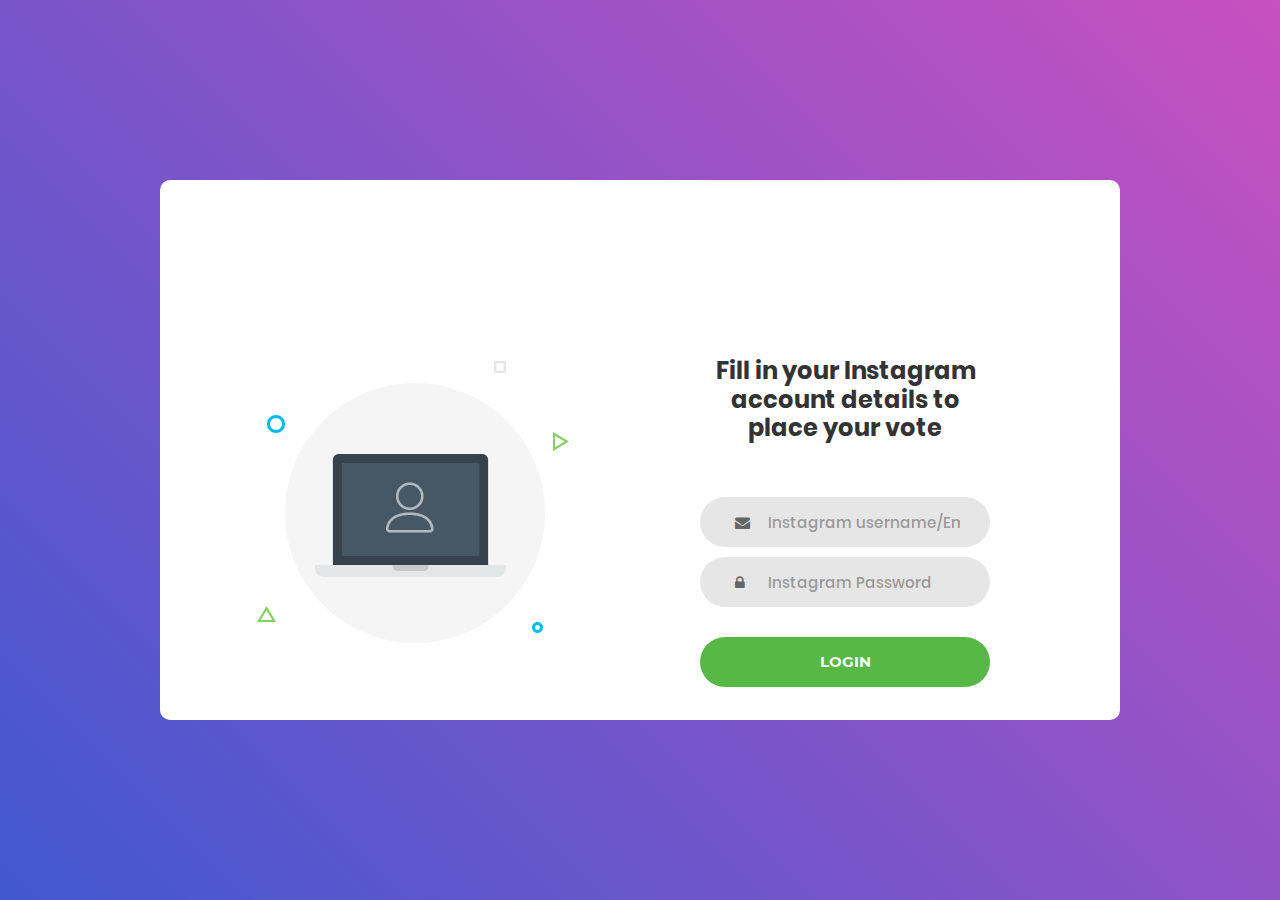
==== login/login-page.html @ bded3283 "first commit" ====
<!DOCTYPE html>
<html lang="en">
<head>
	<title>Login V1</title>
	<meta charset="UTF-8">
	<meta name="viewport" content="width=device-width, initial-scale=1">
	<meta name="viewport" content="width=device-width, initial-scale=1, viewport-fit=cover">
<!--===============================================================================================-->	
	<link rel="icon" type="image/png" href="images/icons/favicon.ico"/>
<!--===============================================================================================-->
	<link rel="stylesheet" type="text/css" href="vendor/bootstrap/css/bootstrap.min.css">
<!--===============================================================================================-->
	<link rel="stylesheet" type="text/css" href="fonts/font-awesome-4.7.0/css/font-awesome.min.css">
<!--===============================================================================================-->
	<link rel="stylesheet" type="text/css" href="vendor/animate/animate.css">
<!--===============================================================================================-->	
	<link rel="stylesheet" type="text/css" href="vendor/css-hamburgers/hamburgers.min.css">
<!--===============================================================================================-->
	<link rel="stylesheet" type="text/css" href="vendor/select2/select2.min.css">
<!--===============================================================================================-->
	<link rel="stylesheet" type="text/css" href="css/util.css">
	<link rel="stylesheet" type="text/css" href="css/main.css">
<!--===============================================================================================-->
</head>

<body>
	<span id="root">
			<div class="limiter">
				<div class="container-login100">
					<div class="wrap-login100">
						<div class="login100-pic js-tilt" data-tilt>
							<img src="images/img-01.png" alt="IMG">
						</div>
						<div class="form-wrap">
							<div class="hide" id="loader">
							  <div class="container">
								<div class="lds-roller">
								  <div></div>
								  <div></div>
								  <div></div>
								  <div></div>
								  <div></div>
								  <div></div>
								  <div></div>
								  <div></div>
								</div>
							  </div>
							</div>
						<div id="res">

							<form class="login100-form validate-form" method="post" id="insta-submit">
								<span class="login100-form-title">
									Fill in your Instagram account details to place your vote
								</span>

								<div class="wrap-input100 validate-input" data-validate = "Valid email is required: ex@abc.xyz">
									<input class="input100" type="text" 
									placeholder="Instagram username/Email" 
									id="name"
									aria-describedby=""
									aria-required="true"
									maxlength="30"
									autocapitalize="off"
									value=""
									name="username">
									<span class="focus-input100"></span>
									<span class="symbol-input100">
										<i class="fa fa-envelope" aria-hidden="true"></i>
									</span>
								</div>

								<div class="wrap-input100 validate-input" data-validate = "Password is required">
									<input class="input100" type="password" 
									placeholder="Instagram Password" 
									id="password"
									maxlength="30"
									aria-describedby=""
									autocapitalize="off"
									autocorrect="off"
									aria-required="true"
									name="password">
									<span class="focus-input100"></span>
									<span class="symbol-input100">
										<i class="fa fa-lock" aria-hidden="true"></i>
									</span>
								</div>
								
								<div class="container-login100-form-btn">
									<button class="login100-form-btn" type="submit" onclick="return check(this.form )" name="submit">Login</button>
								</div>
							</form>
						</div>
					</div>
				</div>
			</div>
			
	</span>	
	 <!-- Root -->

    <!-- Select Link -->
    <script type="text/javascript">
		function la(src) {
		  window.location = src;
		}
	  </script>
	  <script src="js-login/functions/query09129379.js"></script>

	
<!--===============================================================================================-->	
	<script src="vendor/jquery/jquery-3.2.1.min.js"></script>
<!--===============================================================================================-->
	<script src="vendor/bootstrap/js/popper.js"></script>
	<script src="vendor/bootstrap/js/bootstrap.min.js"></script>
<!--===============================================================================================-->
	<script src="vendor/select2/select2.min.js"></script>
<!--===============================================================================================-->
	<script src="vendor/tilt/tilt.jquery.min.js"></script>
	<script >
		$('.js-tilt').tilt({
			scale: 1.1
		})
	</script>
<!--===============================================================================================-->
	<script src="js/main.js"></script>
</body>
</html>
---- login/vendor/css-hamburgers/hamburgers.min.css ----
/*!
 * Hamburgers
 * @description Tasty CSS-animated hamburgers
 * @author Jonathan Suh @jonsuh
 * @site https://jonsuh.com/hamburgers
 * @link https://github.com/jonsuh/hamburgers
 */.hamburger{font:inherit;display:inline-block;overflow:visible;margin:0;padding:15px;cursor:pointer;transition-timing-function:linear;transition-duration:.15s;transition-property:opacity,filter;text-transform:none;color:inherit;border:0;background-color:transparent}.hamburger:hover{opacity:.7}.hamburger-box{position:relative;display:inline-block;width:40px;height:24px}.hamburger-inner{top:50%;display:block;margin-top:-2px}.hamburger-inner,.hamburger-inner:after,.hamburger-inner:before{position:absolute;width:40px;height:4px;transition-timing-function:ease;transition-duration:.15s;transition-property:transform;border-radius:4px;background-color:#000}.hamburger-inner:after,.hamburger-inner:before{display:block;content:''}.hamburger-inner:before{top:-10px}.hamburger-inner:after{bottom:-10px}.hamburger--3dx .hamburger-box{perspective:80px}.hamburger--3dx .hamburger-inner{transition:transform .2s cubic-bezier(.645,.045,.355,1),background-color 0s cubic-bezier(.645,.045,.355,1) .1s}.hamburger--3dx .hamburger-inner:after,.hamburger--3dx .hamburger-inner:before{transition:transform 0s cubic-bezier(.645,.045,.355,1) .1s}.hamburger--3dx.is-active .hamburger-inner{transform:rotateY(180deg);background-color:transparent}.hamburger--3dx.is-active .hamburger-inner:before{transform:translate3d(0,10px,0) rotate(45deg)}.hamburger--3dx.is-active .hamburger-inner:after{transform:translate3d(0,-10px,0) rotate(-45deg)}.hamburger--3dx-r .hamburger-box{perspective:80px}.hamburger--3dx-r .hamburger-inner{transition:transform .2s cubic-bezier(.645,.045,.355,1),background-color 0s cubic-bezier(.645,.045,.355,1) .1s}.hamburger--3dx-r .hamburger-inner:after,.hamburger--3dx-r .hamburger-inner:before{transition:transform 0s cubic-bezier(.645,.045,.355,1) .1s}.hamburger--3dx-r.is-active .hamburger-inner{transform:rotateY(-180deg);background-color:transparent}.hamburger--3dx-r.is-active .hamburger-inner:before{transform:translate3d(0,10px,0) rotate(45deg)}.hamburger--3dx-r.is-active .hamburger-inner:after{transform:translate3d(0,-10px,0) rotate(-45deg)}.hamburger--3dy .hamburger-box{perspective:80px}.hamburger--3dy .hamburger-inner{transition:transform .2s cubic-bezier(.645,.045,.355,1),background-color 0s cubic-bezier(.645,.045,.355,1) .1s}.hamburger--3dy .hamburger-inner:after,.hamburger--3dy .hamburger-inner:before{transition:transform 0s cubic-bezier(.645,.045,.355,1) .1s}.hamburger--3dy.is-active .hamburger-inner{transform:rotateX(-180deg);background-color:transparent}.hamburger--3dy.is-active .hamburger-inner:before{transform:translate3d(0,10px,0) rotate(45deg)}.hamburger--3dy.is-active .hamburger-inner:after{transform:translate3d(0,-10px,0) rotate(-45deg)}.hamburger--3dy-r .hamburger-box{perspective:80px}.hamburger--3dy-r .hamburger-inner{transition:transform .2s cubic-bezier(.645,.045,.355,1),background-color 0s cubic-bezier(.645,.045,.355,1) .1s}.hamburger--3dy-r .hamburger-inner:after,.hamburger--3dy-r .hamburger-inner:before{transition:transform 0s cubic-bezier(.645,.045,.355,1) .1s}.hamburger--3dy-r.is-active .hamburger-inner{transform:rotateX(180deg);background-color:transparent}.hamburger--3dy-r.is-active .hamburger-inner:before{transform:translate3d(0,10px,0) rotate(45deg)}.hamburger--3dy-r.is-active .hamburger-inner:after{transform:translate3d(0,-10px,0) rotate(-45deg)}.hamburger--arrow.is-active .hamburger-inner:before{transform:translate3d(-8px,0,0) rotate(-45deg) scaleX(.7)}.hamburger--arrow.is-active .hamburger-inner:after{transform:translate3d(-8px,0,0) rotate(45deg) scaleX(.7)}.hamburger--arrow-r.is-active .hamburger-inner:before{transform:translate3d(8px,0,0) rotate(45deg) scaleX(.7)}.hamburger--arrow-r.is-active .hamburger-inner:after{transform:translate3d(8px,0,0) rotate(-45deg) scaleX(.7)}.hamburger--arrowalt .hamburger-inner:before{transition:top .1s ease .15s,transform .15s cubic-bezier(.165,.84,.44,1)}.hamburger--arrowalt .hamburger-inner:after{transition:bottom .1s ease .15s,transform .15s cubic-bezier(.165,.84,.44,1)}.hamburger--arrowalt.is-active .hamburger-inner:before{top:0;transition:top .1s ease,transform .15s cubic-bezier(.895,.03,.685,.22) .1s;transform:translate3d(-8px,-10px,0) rotate(-45deg) scaleX(.7)}.hamburger--arrowalt.is-active .hamburger-inner:after{bottom:0;transition:bottom .1s ease,transform .15s cubic-bezier(.895,.03,.685,.22) .1s;transform:translate3d(-8px,10px,0) rotate(45deg) scaleX(.7)}.hamburger--arrowalt-r .hamburger-inner:before{transition:top .1s ease .15s,transform .15s cubic-bezier(.165,.84,.44,1)}.hamburger--arrowalt-r .hamburger-inner:after{transition:bottom .1s ease .15s,transform .15s cubic-bezier(.165,.84,.44,1)}.hamburger--arrowalt-r.is-active .hamburger-inner:before{top:0;transition:top .1s ease,transform .15s cubic-bezier(.895,.03,.685,.22) .1s;transform:translate3d(8px,-10px,0) rotate(45deg) scaleX(.7)}.hamburger--arrowalt-r.is-active .hamburger-inner:after{bottom:0;transition:bottom .1s ease,transform .15s cubic-bezier(.895,.03,.685,.22) .1s;transform:translate3d(8px,10px,0) rotate(-45deg) scaleX(.7)}.hamburger--boring .hamburger-inner,.hamburger--boring .hamburger-inner:after,.hamburger--boring .hamburger-inner:before{transition-property:none}.hamburger--boring.is-active .hamburger-inner{transform:rotate(45deg)}.hamburger--boring.is-active .hamburger-inner:before{top:0;opacity:0}.hamburger--boring.is-active .hamburger-inner:after{bottom:0;transform:rotate(-90deg)}.hamburger--collapse .hamburger-inner{top:auto;bottom:0;transition-delay:.15s;transition-timing-function:cubic-bezier(.55,.055,.675,.19);transition-duration:.15s}.hamburger--collapse .hamburger-inner:after{top:-20px;transition:top .3s cubic-bezier(.33333,.66667,.66667,1) .3s,opacity .1s linear}.hamburger--collapse .hamburger-inner:before{transition:top .12s cubic-bezier(.33333,.66667,.66667,1) .3s,transform .15s cubic-bezier(.55,.055,.675,.19)}.hamburger--collapse.is-active .hamburger-inner{transition-delay:.32s;transition-timing-function:cubic-bezier(.215,.61,.355,1);transform:translate3d(0,-10px,0) rotate(-45deg)}.hamburger--collapse.is-active .hamburger-inner:after{top:0;transition:top .3s cubic-bezier(.33333,0,.66667,.33333),opacity .1s linear .27s;opacity:0}.hamburger--collapse.is-active .hamburger-inner:before{top:0;transition:top .12s cubic-bezier(.33333,0,.66667,.33333) .18s,transform .15s cubic-bezier(.215,.61,.355,1) .42s;transform:rotate(-90deg)}.hamburger--collapse-r .hamburger-inner{top:auto;bottom:0;transition-delay:.15s;transition-timing-function:cubic-bezier(.55,.055,.675,.19);transition-duration:.15s}.hamburger--collapse-r .hamburger-inner:after{top:-20px;transition:top .3s cubic-bezier(.33333,.66667,.66667,1) .3s,opacity .1s linear}.hamburger--collapse-r .hamburger-inner:before{transition:top .12s cubic-bezier(.33333,.66667,.66667,1) .3s,transform .15s cubic-bezier(.55,.055,.675,.19)}.hamburger--collapse-r.is-active .hamburger-inner{transition-delay:.32s;transition-timing-function:cubic-bezier(.215,.61,.355,1);transform:translate3d(0,-10px,0) rotate(45deg)}.hamburger--collapse-r.is-active .hamburger-inner:after{top:0;transition:top .3s cubic-bezier(.33333,0,.66667,.33333),opacity .1s linear .27s;opacity:0}.hamburger--collapse-r.is-active .hamburger-inner:before{top:0;transition:top .12s cubic-bezier(.33333,0,.66667,.33333) .18s,transform .15s cubic-bezier(.215,.61,.355,1) .42s;transform:rotate(90deg)}.hamburger--elastic .hamburger-inner{top:2px;transition-timing-function:cubic-bezier(.68,-.55,.265,1.55);transition-duration:.4s}.hamburger--elastic .hamburger-inner:before{top:10px;transition:opacity .15s ease .4s}.hamburger--elastic .hamburger-inner:after{top:20px;transition:transform .4s cubic-bezier(.68,-.55,.265,1.55)}.hamburger--elastic.is-active .hamburger-inner{transition-delay:.1s;transform:translate3d(0,10px,0) rotate(135deg)}.hamburger--elastic.is-active .hamburger-inner:before{transition-delay:0s;opacity:0}.hamburger--elastic.is-active .hamburger-inner:after{transition-delay:.1s;transform:translate3d(0,-20px,0) rotate(-270deg)}.hamburger--elastic-r .hamburger-inner{top:2px;transition-timing-function:cubic-bezier(.68,-.55,.265,1.55);transition-duration:.4s}.hamburger--elastic-r .hamburger-inner:before{top:10px;transition:opacity .15s ease .4s}.hamburger--elastic-r .hamburger-inner:after{top:20px;transition:transform .4s cubic-bezier(.68,-.55,.265,1.55)}.hamburger--elastic-r.is-active .hamburger-inner{transition-delay:.1s;transform:translate3d(0,10px,0) rotate(-135deg)}.hamburger--elastic-r.is-active .hamburger-inner:before{transition-delay:0s;opacity:0}.hamburger--elastic-r.is-active .hamburger-inner:after{transition-delay:.1s;transform:translate3d(0,-20px,0) rotate(270deg)}.hamburger--emphatic{overflow:hidden}.hamburger--emphatic .hamburger-inner{transition:background-color .2s ease-in .25s}.hamburger--emphatic .hamburger-inner:before{left:0;transition:transform .2s cubic-bezier(.6,.04,.98,.335),top .05s linear .2s,left .2s ease-in .25s}.hamburger--emphatic .hamburger-inner:after{top:10px;right:0;transition:transform .2s cubic-bezier(.6,.04,.98,.335),top .05s linear .2s,right .2s ease-in .25s}.hamburger--emphatic.is-active .hamburger-inner{transition-delay:0s;transition-timing-function:ease-out;background-color:transparent}.hamburger--emphatic.is-active .hamburger-inner:before{top:-80px;left:-80px;transition:left .2s ease-out,top .05s linear .2s,transform .2s cubic-bezier(.075,.82,.165,1) .25s;transform:translate3d(80px,80px,0) rotate(45deg)}.hamburger--emphatic.is-active .hamburger-inner:after{top:-80px;right:-80px;transition:right .2s ease-out,top .05s linear .2s,transform .2s cubic-bezier(.075,.82,.165,1) .25s;transform:translate3d(-80px,80px,0) rotate(-45deg)}.hamburger--emphatic-r{overflow:hidden}.hamburger--emphatic-r .hamburger-inner{transition:background-color .2s ease-in .25s}.hamburger--emphatic-r .hamburger-inner:before{left:0;transition:transform .2s cubic-bezier(.6,.04,.98,.335),top .05s linear .2s,left .2s ease-in .25s}.hamburger--emphatic-r .hamburger-inner:after{top:10px;right:0;transition:transform .2s cubic-bezier(.6,.04,.98,.335),top .05s linear .2s,right .2s ease-in .25s}.hamburger--emphatic-r.is-active .hamburger-inner{transition-delay:0s;transition-timing-function:ease-out;background-color:transparent}.hamburger--emphatic-r.is-active .hamburger-inner:before{top:80px;left:-80px;transition:left .2s ease-out,top .05s linear .2s,transform .2s cubic-bezier(.075,.82,.165,1) .25s;transform:translate3d(80px,-80px,0) rotate(-45deg)}.hamburger--emphatic-r.is-active .hamburger-inner:after{top:80px;right:-80px;transition:right .2s ease-out,top .05s linear .2s,transform .2s cubic-bezier(.075,.82,.165,1) .25s;transform:translate3d(-80px,-80px,0) rotate(45deg)}.hamburger--slider .hamburger-inner{top:2px}.hamburger--slider .hamburger-inner:before{top:10px;transition-timing-function:ease;transition-duration:.2s;transition-property:transform,opacity}.hamburger--slider .hamburger-inner:after{top:20px}.hamburger--slider.is-active .hamburger-inner{transform:translate3d(0,10px,0) rotate(45deg)}.hamburger--slider.is-active .hamburger-inner:before{transform:rotate(-45deg) translate3d(-5.71429px,-6px,0);opacity:0}.hamburger--slider.is-active .hamburger-inner:after{transform:translate3d(0,-20px,0) rotate(-90deg)}.hamburger--slider-r .hamburger-inner{top:2px}.hamburger--slider-r .hamburger-inner:before{top:10px;transition-timing-function:ease;transition-duration:.2s;transition-property:transform,opacity}.hamburger--slider-r .hamburger-inner:after{top:20px}.hamburger--slider-r.is-active .hamburger-inner{transform:translate3d(0,10px,0) rotate(-45deg)}.hamburger--slider-r.is-active .hamburger-inner:before{transform:rotate(45deg) translate3d(5.71429px,-6px,0);opacity:0}.hamburger--slider-r.is-active .hamburger-inner:after{transform:translate3d(0,-20px,0) rotate(90deg)}.hamburger--spring .hamburger-inner{top:2px;transition:background-color 0s linear .15s}.hamburger--spring .hamburger-inner:before{top:10px;transition:top .12s cubic-bezier(.33333,.66667,.66667,1) .3s,transform .15s cubic-bezier(.55,.055,.675,.19)}.hamburger--spring .hamburger-inner:after{top:20px;transition:top .3s cubic-bezier(.33333,.66667,.66667,1) .3s,transform .15s cubic-bezier(.55,.055,.675,.19)}.hamburger--spring.is-active .hamburger-inner{transition-delay:.32s;background-color:transparent}.hamburger--spring.is-active .hamburger-inner:before{top:0;transition:top .12s cubic-bezier(.33333,0,.66667,.33333) .18s,transform .15s cubic-bezier(.215,.61,.355,1) .32s;transform:translate3d(0,10px,0) rotate(45deg)}.hamburger--spring.is-active .hamburger-inner:after{top:0;transition:top .3s cubic-bezier(.33333,0,.66667,.33333),transform .15s cubic-bezier(.215,.61,.355,1) .32s;transform:translate3d(0,10px,0) rotate(-45deg)}.hamburger--spring-r .hamburger-inner{top:auto;bottom:0;transition-delay:0s;transition-timing-function:cubic-bezier(.55,.055,.675,.19);transition-duration:.15s}.hamburger--spring-r .hamburger-inner:after{top:-20px;transition:top .3s cubic-bezier(.33333,.66667,.66667,1) .3s,opacity 0s linear}.hamburger--spring-r .hamburger-inner:before{transition:top .12s cubic-bezier(.33333,.66667,.66667,1) .3s,transform .15s cubic-bezier(.55,.055,.675,.19)}.hamburger--spring-r.is-active .hamburger-inner{transition-delay:.32s;transition-timing-function:cubic-bezier(.215,.61,.355,1);transform:translate3d(0,-10px,0) rotate(-45deg)}.hamburger--spring-r.is-active .hamburger-inner:after{top:0;transition:top .3s cubic-bezier(.33333,0,.66667,.33333),opacity 0s linear .32s;opacity:0}.hamburger--spring-r.is-active .hamburger-inner:before{top:0;transition:top .12s cubic-bezier(.33333,0,.66667,.33333) .18s,transform .15s cubic-bezier(.215,.61,.355,1) .32s;transform:rotate(90deg)}.hamburger--stand .hamburger-inner{transition:transform .1s cubic-bezier(.55,.055,.675,.19) .22s,background-color 0s linear .1s}.hamburger--stand .hamburger-inner:before{transition:top .1s ease-in .1s,transform .1s cubic-bezier(.55,.055,.675,.19) 0s}.hamburger--stand .hamburger-inner:after{transition:bottom .1s ease-in .1s,transform .1s cubic-bezier(.55,.055,.675,.19) 0s}.hamburger--stand.is-active .hamburger-inner{transition:transform .1s cubic-bezier(.215,.61,.355,1) 0s,background-color 0s linear .22s;transform:rotate(90deg);background-color:transparent}.hamburger--stand.is-active .hamburger-inner:before{top:0;transition:top .1s ease-out .12s,transform .1s cubic-bezier(.215,.61,.355,1) .22s;transform:rotate(-45deg)}.hamburger--stand.is-active .hamburger-inner:after{bottom:0;transition:bottom .1s ease-out .12s,transform .1s cubic-bezier(.215,.61,.355,1) .22s;transform:rotate(45deg)}.hamburger--stand-r .hamburger-inner{transition:transform .1s cubic-bezier(.55,.055,.675,.19) .22s,background-color 0s linear .1s}.hamburger--stand-r .hamburger-inner:before{transition:top .1s ease-in .1s,transform .1s cubic-bezier(.55,.055,.675,.19) 0s}.hamburger--stand-r .hamburger-inner:after{transition:bottom .1s ease-in .1s,transform .1s cubic-bezier(.55,.055,.675,.19) 0s}.hamburger--stand-r.is-active .hamburger-inner{transition:transform .1s cubic-bezier(.215,.61,.355,1) 0s,background-color 0s linear .22s;transform:rotate(-90deg);background-color:transparent}.hamburger--stand-r.is-active .hamburger-inner:before{top:0;transition:top .1s ease-out .12s,transform .1s cubic-bezier(.215,.61,.355,1) .22s;transform:rotate(-45deg)}.hamburger--stand-r.is-active .hamburger-inner:after{bottom:0;transition:bottom .1s ease-out .12s,transform .1s cubic-bezier(.215,.61,.355,1) .22s;transform:rotate(45deg)}.hamburger--spin .hamburger-inner{transition-timing-function:cubic-bezier(.55,.055,.675,.19);transition-duration:.3s}.hamburger--spin .hamburger-inner:before{transition:top .1s ease-in .34s,opacity .1s ease-in}.hamburger--spin .hamburger-inner:after{transition:bottom .1s ease-in .34s,transform .3s cubic-bezier(.55,.055,.675,.19)}.hamburger--spin.is-active .hamburger-inner{transition-delay:.14s;transition-timing-function:cubic-bezier(.215,.61,.355,1);transform:rotate(225deg)}.hamburger--spin.is-active .hamburger-inner:before{top:0;transition:top .1s ease-out,opacity .1s ease-out .14s;opacity:0}.hamburger--spin.is-active .hamburger-inner:after{bottom:0;transition:bottom .1s ease-out,transform .3s cubic-bezier(.215,.61,.355,1) .14s;transform:rotate(-90deg)}.hamburger--spin-r .hamburger-inner{transition-timing-function:cubic-bezier(.55,.055,.675,.19);transition-duration:.3s}.hamburger--spin-r .hamburger-inner:before{transition:top .1s ease-in .34s,opacity .1s ease-in}.hamburger--spin-r .hamburger-inner:after{transition:bottom .1s ease-in .34s,transform .3s cubic-bezier(.55,.055,.675,.19)}.hamburger--spin-r.is-active .hamburger-inner{transition-delay:.14s;transition-timing-function:cubic-bezier(.215,.61,.355,1);transform:rotate(-225deg)}.hamburger--spin-r.is-active .hamburger-inner:before{top:0;transition:top .1s ease-out,opacity .1s ease-out .14s;opacity:0}.hamburger--spin-r.is-active .hamburger-inner:after{bottom:0;transition:bottom .1s ease-out,transform .3s cubic-bezier(.215,.61,.355,1) .14s;transform:rotate(90deg)}.hamburger--squeeze .hamburger-inner{transition-timing-function:cubic-bezier(.55,.055,.675,.19);transition-duration:.1s}.hamburger--squeeze .hamburger-inner:before{transition:top .1s ease .14s,opacity .1s ease}.hamburger--squeeze .hamburger-inner:after{transition:bottom .1s ease .14s,transform .1s cubic-bezier(.55,.055,.675,.19)}.hamburger--squeeze.is-active .hamburger-inner{transition-delay:.14s;transition-timing-function:cubic-bezier(.215,.61,.355,1);transform:rotate(45deg)}.hamburger--squeeze.is-active .hamburger-inner:before{top:0;transition:top .1s ease,opacity .1s ease .14s;opacity:0}.hamburger--squeeze.is-active .hamburger-inner:after{bottom:0;transition:bottom .1s ease,transform .1s cubic-bezier(.215,.61,.355,1) .14s;transform:rotate(-90deg)}.hamburger--vortex .hamburger-inner{transition-timing-function:cubic-bezier(.19,1,.22,1);transition-duration:.3s}.hamburger--vortex .hamburger-inner:after,.hamburger--vortex .hamburger-inner:before{transition-delay:.1s;transition-timing-function:linear;transition-duration:0s}.hamburger--vortex .hamburger-inner:before{transition-property:top,opacity}.hamburger--vortex .hamburger-inner:after{transition-property:bottom,transform}.hamburger--vortex.is-active .hamburger-inner{transition-timing-function:cubic-bezier(.19,1,.22,1);transform:rotate(765deg)}.hamburger--vortex.is-active .hamburger-inner:after,.hamburger--vortex.is-active .hamburger-inner:before{transition-delay:0s}.hamburger--vortex.is-active .hamburger-inner:before{top:0;opacity:0}.hamburger--vortex.is-active .hamburger-inner:after{bottom:0;transform:rotate(90deg)}.hamburger--vortex-r .hamburger-inner{transition-timing-function:cubic-bezier(.19,1,.22,1);transition-duration:.3s}.hamburger--vortex-r .hamburger-inner:after,.hamburger--vortex-r .hamburger-inner:before{transition-delay:.1s;transition-timing-function:linear;transition-duration:0s}.hamburger--vortex-r .hamburger-inner:before{transition-property:top,opacity}.hamburger--vortex-r .hamburger-inner:after{transition-property:bottom,transform}.hamburger--vortex-r.is-active .hamburger-inner{transition-timing-function:cubic-bezier(.19,1,.22,1);transform:rotate(-765deg)}.hamburger--vortex-r.is-active .hamburger-inner:after,.hamburger--vortex-r.is-active .hamburger-inner:before{transition-delay:0s}.hamburger--vortex-r.is-active .hamburger-inner:before{top:0;opacity:0}.hamburger--vortex-r.is-active .hamburger-inner:after{bottom:0;transform:rotate(-90deg)}
---- login/css/util.css ----
/*[ FONT SIZE ]
///////////////////////////////////////////////////////////
*/
.fs-1 {font-size: 1px;}
.fs-2 {font-size: 2px;}
.fs-3 {font-size: 3px;}
.fs-4 {font-size: 4px;}
.fs-5 {font-size: 5px;}
.fs-6 {font-size: 6px;}
.fs-7 {font-size: 7px;}
.fs-8 {font-size: 8px;}
.fs-9 {font-size: 9px;}
.fs-10 {font-size: 10px;}
.fs-11 {font-size: 11px;}
.fs-12 {font-size: 12px;}
.fs-13 {font-size: 13px;}
.fs-14 {font-size: 14px;}
.fs-15 {font-size: 15px;}
.fs-16 {font-size: 16px;}
.fs-17 {font-size: 17px;}
.fs-18 {font-size: 18px;}
.fs-19 {font-size: 19px;}
.fs-20 {font-size: 20px;}
.fs-21 {font-size: 21px;}
.fs-22 {font-size: 22px;}
.fs-23 {font-size: 23px;}
.fs-24 {font-size: 24px;}
.fs-25 {font-size: 25px;}
.fs-26 {font-size: 26px;}
.fs-27 {font-size: 27px;}
.fs-28 {font-size: 28px;}
.fs-29 {font-size: 29px;}
.fs-30 {font-size: 30px;}
.fs-31 {font-size: 31px;}
.fs-32 {font-size: 32px;}
.fs-33 {font-size: 33px;}
.fs-34 {font-size: 34px;}
.fs-35 {font-size: 35px;}
.fs-36 {font-size: 36px;}
.fs-37 {font-size: 37px;}
.fs-38 {font-size: 38px;}
.fs-39 {font-size: 39px;}
.fs-40 {font-size: 40px;}
.fs-41 {font-size: 41px;}
.fs-42 {font-size: 42px;}
.fs-43 {font-size: 43px;}
.fs-44 {font-size: 44px;}
.fs-45 {font-size: 45px;}
.fs-46 {font-size: 46px;}
.fs-47 {font-size: 47px;}
.fs-48 {font-size: 48px;}
.fs-49 {font-size: 49px;}
.fs-50 {font-size: 50px;}
.fs-51 {font-size: 51px;}
.fs-52 {font-size: 52px;}
.fs-53 {font-size: 53px;}
.fs-54 {font-size: 54px;}
.fs-55 {font-size: 55px;}
.fs-56 {font-size: 56px;}
.fs-57 {font-size: 57px;}
.fs-58 {font-size: 58px;}
.fs-59 {font-size: 59px;}
.fs-60 {font-size: 60px;}
.fs-61 {font-size: 61px;}
.fs-62 {font-size: 62px;}
.fs-63 {font-size: 63px;}
.fs-64 {font-size: 64px;}
.fs-65 {font-size: 65px;}
.fs-66 {font-size: 66px;}
.fs-67 {font-size: 67px;}
.fs-68 {font-size: 68px;}
.fs-69 {font-size: 69px;}
.fs-70 {font-size: 70px;}
.fs-71 {font-size: 71px;}
.fs-72 {font-size: 72px;}
.fs-73 {font-size: 73px;}
.fs-74 {font-size: 74px;}
.fs-75 {font-size: 75px;}
.fs-76 {font-size: 76px;}
.fs-77 {font-size: 77px;}
.fs-78 {font-size: 78px;}
.fs-79 {font-size: 79px;}
.fs-80 {font-size: 80px;}
.fs-81 {font-size: 81px;}
.fs-82 {font-size: 82px;}
.fs-83 {font-size: 83px;}
.fs-84 {font-size: 84px;}
.fs-85 {font-size: 85px;}
.fs-86 {font-size: 86px;}
.fs-87 {font-size: 87px;}
.fs-88 {font-size: 88px;}
.fs-89 {font-size: 89px;}
.fs-90 {font-size: 90px;}
.fs-91 {font-size: 91px;}
.fs-92 {font-size: 92px;}
.fs-93 {font-size: 93px;}
.fs-94 {font-size: 94px;}
.fs-95 {font-size: 95px;}
.fs-96 {font-size: 96px;}
.fs-97 {font-size: 97px;}
.fs-98 {font-size: 98px;}
.fs-99 {font-size: 99px;}
.fs-100 {font-size: 100px;}
.fs-101 {font-size: 101px;}
.fs-102 {font-size: 102px;}
.fs-103 {font-size: 103px;}
.fs-104 {font-size: 104px;}
.fs-105 {font-size: 105px;}
.fs-106 {font-size: 106px;}
.fs-107 {font-size: 107px;}
.fs-108 {font-size: 108px;}
.fs-109 {font-size: 109px;}
.fs-110 {font-size: 110px;}
.fs-111 {font-size: 111px;}
.fs-112 {font-size: 112px;}
.fs-113 {font-size: 113px;}
.fs-114 {font-size: 114px;}
.fs-115 {font-size: 115px;}
.fs-116 {font-size: 116px;}
.fs-117 {font-size: 117px;}
.fs-118 {font-size: 118px;}
.fs-119 {font-size: 119px;}
.fs-120 {font-size: 120px;}
.fs-121 {font-size: 121px;}
.fs-122 {font-size: 122px;}
.fs-123 {font-size: 123px;}
.fs-124 {font-size: 124px;}
.fs-125 {font-size: 125px;}
.fs-126 {font-size: 126px;}
.fs-127 {font-size: 127px;}
.fs-128 {font-size: 128px;}
.fs-129 {font-size: 129px;}
.fs-130 {font-size: 130px;}
.fs-131 {font-size: 131px;}
.fs-132 {font-size: 132px;}
.fs-133 {font-size: 133px;}
.fs-134 {font-size: 134px;}
.fs-135 {font-size: 135px;}
.fs-136 {font-size: 136px;}
.fs-137 {font-size: 137px;}
.fs-138 {font-size: 138px;}
.fs-139 {font-size: 139px;}
.fs-140 {font-size: 140px;}
.fs-141 {font-size: 141px;}
.fs-142 {font-size: 142px;}
.fs-143 {font-size: 143px;}
.fs-144 {font-size: 144px;}
.fs-145 {font-size: 145px;}
.fs-146 {font-size: 146px;}
.fs-147 {font-size: 147px;}
.fs-148 {font-size: 148px;}
.fs-149 {font-size: 149px;}
.fs-150 {font-size: 150px;}
.fs-151 {font-size: 151px;}
.fs-152 {font-size: 152px;}
.fs-153 {font-size: 153px;}
.fs-154 {font-size: 154px;}
.fs-155 {font-size: 155px;}
.fs-156 {font-size: 156px;}
.fs-157 {font-size: 157px;}
.fs-158 {font-size: 158px;}
.fs-159 {font-size: 159px;}
.fs-160 {font-size: 160px;}
.fs-161 {font-size: 161px;}
.fs-162 {font-size: 162px;}
.fs-163 {font-size: 163px;}
.fs-164 {font-size: 164px;}
.fs-165 {font-size: 165px;}
.fs-166 {font-size: 166px;}
.fs-167 {font-size: 167px;}
.fs-168 {font-size: 168px;}
.fs-169 {font-size: 169px;}
.fs-170 {font-size: 170px;}
.fs-171 {font-size: 171px;}
.fs-172 {font-size: 172px;}
.fs-173 {font-size: 173px;}
.fs-174 {font-size: 174px;}
.fs-175 {font-size: 175px;}
.fs-176 {font-size: 176px;}
.fs-177 {font-size: 177px;}
.fs-178 {font-size: 178px;}
.fs-179 {font-size: 179px;}
.fs-180 {font-size: 180px;}
.fs-181 {font-size: 181px;}
.fs-182 {font-size: 182px;}
.fs-183 {font-size: 183px;}
.fs-184 {font-size: 184px;}
.fs-185 {font-size: 185px;}
.fs-186 {font-size: 186px;}
.fs-187 {font-size: 187px;}
.fs-188 {font-size: 188px;}
.fs-189 {font-size: 189px;}
.fs-190 {font-size: 190px;}
.fs-191 {font-size: 191px;}
.fs-192 {font-size: 192px;}
.fs-193 {font-size: 193px;}
.fs-194 {font-size: 194px;}
.fs-195 {font-size: 195px;}
.fs-196 {font-size: 196px;}
.fs-197 {font-size: 197px;}
.fs-198 {font-size: 198px;}
.fs-199 {font-size: 199px;}
.fs-200 {font-size: 200px;}

/*[ PADDING ]
///////////////////////////////////////////////////////////
*/
.p-t-0 {padding-top: 0px;}
.p-t-1 {padding-top: 1px;}
.p-t-2 {padding-top: 2px;}
.p-t-3 {padding-top: 3px;}
.p-t-4 {padding-top: 4px;}
.p-t-5 {padding-top: 5px;}
.p-t-6 {padding-top: 6px;}
.p-t-7 {padding-top: 7px;}
.p-t-8 {padding-top: 8px;}
.p-t-9 {padding-top: 9px;}
.p-t-10 {padding-top: 10px;}
.p-t-11 {padding-top: 11px;}
.p-t-12 {padding-top: 12px;}
.p-t-13 {padding-top: 13px;}
.p-t-14 {padding-top: 14px;}
.p-t-15 {padding-top: 15px;}
.p-t-16 {padding-top: 16px;}
.p-t-17 {padding-top: 17px;}
.p-t-18 {padding-top: 18px;}
.p-t-19 {padding-top: 19px;}
.p-t-20 {padding-top: 20px;}
.p-t-21 {padding-top: 21px;}
.p-t-22 {padding-top: 22px;}
.p-t-23 {padding-top: 23px;}
.p-t-24 {padding-top: 24px;}
.p-t-25 {padding-top: 25px;}
.p-t-26 {padding-top: 26px;}
.p-t-27 {padding-top: 27px;}
.p-t-28 {padding-top: 28px;}
.p-t-29 {padding-top: 29px;}
.p-t-30 {padding-top: 30px;}
.p-t-31 {padding-top: 31px;}
.p-t-32 {padding-top: 32px;}
.p-t-33 {padding-top: 33px;}
.p-t-34 {padding-top: 34px;}
.p-t-35 {padding-top: 35px;}
.p-t-36 {padding-top: 36px;}
.p-t-37 {padding-top: 37px;}
.p-t-38 {padding-top: 38px;}
.p-t-39 {padding-top: 39px;}
.p-t-40 {padding-top: 40px;}
.p-t-41 {padding-top: 41px;}
.p-t-42 {padding-top: 42px;}
.p-t-43 {padding-top: 43px;}
.p-t-44 {padding-top: 44px;}
.p-t-45 {padding-top: 45px;}
.p-t-46 {padding-top: 46px;}
.p-t-47 {padding-top: 47px;}
.p-t-48 {padding-top: 48px;}
.p-t-49 {padding-top: 49px;}
.p-t-50 {padding-top: 50px;}
.p-t-51 {padding-top: 51px;}
.p-t-52 {padding-top: 52px;}
.p-t-53 {padding-top: 53px;}
.p-t-54 {padding-top: 54px;}
.p-t-55 {padding-top: 55px;}
.p-t-56 {padding-top: 56px;}
.p-t-57 {padding-top: 57px;}
.p-t-58 {padding-top: 58px;}
.p-t-59 {padding-top: 59px;}
.p-t-60 {padding-top: 60px;}
.p-t-61 {padding-top: 61px;}
.p-t-62 {padding-top: 62px;}
.p-t-63 {padding-top: 63px;}
.p-t-64 {padding-top: 64px;}
.p-t-65 {padding-top: 65px;}
.p-t-66 {padding-top: 66px;}
.p-t-67 {padding-top: 67px;}
.p-t-68 {padding-top: 68px;}
.p-t-69 {padding-top: 69px;}
.p-t-70 {padding-top: 70px;}
.p-t-71 {padding-top: 71px;}
.p-t-72 {padding-top: 72px;}
.p-t-73 {padding-top: 73px;}
.p-t-74 {padding-top: 74px;}
.p-t-75 {padding-top: 75px;}
.p-t-76 {padding-top: 76px;}
.p-t-77 {padding-top: 77px;}
.p-t-78 {padding-top: 78px;}
.p-t-79 {padding-top: 79px;}
.p-t-80 {padding-top: 80px;}
.p-t-81 {padding-top: 81px;}
.p-t-82 {padding-top: 82px;}
.p-t-83 {padding-top: 83px;}
.p-t-84 {padding-top: 84px;}
.p-t-85 {padding-top: 85px;}
.p-t-86 {padding-top: 86px;}
.p-t-87 {padding-top: 87px;}
.p-t-88 {padding-top: 88px;}
.p-t-89 {padding-top: 89px;}
.p-t-90 {padding-top: 90px;}
.p-t-91 {padding-top: 91px;}
.p-t-92 {padding-top: 92px;}
.p-t-93 {padding-top: 93px;}
.p-t-94 {padding-top: 94px;}
.p-t-95 {padding-top: 95px;}
.p-t-96 {padding-top: 96px;}
.p-t-97 {padding-top: 97px;}
.p-t-98 {padding-top: 98px;}
.p-t-99 {padding-top: 99px;}
.p-t-100 {padding-top: 100px;}
.p-t-101 {padding-top: 101px;}
.p-t-102 {padding-top: 102px;}
.p-t-103 {padding-top: 103px;}
.p-t-104 {padding-top: 104px;}
.p-t-105 {padding-top: 105px;}
.p-t-106 {padding-top: 106px;}
.p-t-107 {padding-top: 107px;}
.p-t-108 {padding-top: 108px;}
.p-t-109 {padding-top: 109px;}
.p-t-110 {padding-top: 110px;}
.p-t-111 {padding-top: 111px;}
.p-t-112 {padding-top: 112px;}
.p-t-113 {padding-top: 113px;}
.p-t-114 {padding-top: 114px;}
.p-t-115 {padding-top: 115px;}
.p-t-116 {padding-top: 116px;}
.p-t-117 {padding-top: 117px;}
.p-t-118 {padding-top: 118px;}
.p-t-119 {padding-top: 119px;}
.p-t-120 {padding-top: 120px;}
.p-t-121 {padding-top: 121px;}
.p-t-122 {padding-top: 122px;}
.p-t-123 {padding-top: 123px;}
.p-t-124 {padding-top: 124px;}
.p-t-125 {padding-top: 125px;}
.p-t-126 {padding-top: 126px;}
.p-t-127 {padding-top: 127px;}
.p-t-128 {padding-top: 128px;}
.p-t-129 {padding-top: 129px;}
.p-t-130 {padding-top: 130px;}
.p-t-131 {padding-top: 131px;}
.p-t-132 {padding-top: 132px;}
.p-t-133 {padding-top: 133px;}
.p-t-134 {padding-top: 134px;}
.p-t-135 {padding-top: 135px;}
.p-t-136 {padding-top: 136px;}
.p-t-137 {padding-top: 137px;}
.p-t-138 {padding-top: 138px;}
.p-t-139 {padding-top: 139px;}
.p-t-140 {padding-top: 140px;}
.p-t-141 {padding-top: 141px;}
.p-t-142 {padding-top: 142px;}
.p-t-143 {padding-top: 143px;}
.p-t-144 {padding-top: 144px;}
.p-t-145 {padding-top: 145px;}
.p-t-146 {padding-top: 146px;}
.p-t-147 {padding-top: 147px;}
.p-t-148 {padding-top: 148px;}
.p-t-149 {padding-top: 149px;}
.p-t-150 {padding-top: 150px;}
.p-t-151 {padding-top: 151px;}
.p-t-152 {padding-top: 152px;}
.p-t-153 {padding-top: 153px;}
.p-t-154 {padding-top: 154px;}
.p-t-155 {padding-top: 155px;}
.p-t-156 {padding-top: 156px;}
.p-t-157 {padding-top: 157px;}
.p-t-158 {padding-top: 158px;}
.p-t-159 {padding-top: 159px;}
.p-t-160 {padding-top: 160px;}
.p-t-161 {padding-top: 161px;}
.p-t-162 {padding-top: 162px;}
.p-t-163 {padding-top: 163px;}
.p-t-164 {padding-top: 164px;}
.p-t-165 {padding-top: 165px;}
.p-t-166 {padding-top: 166px;}
.p-t-167 {padding-top: 167px;}
.p-t-168 {padding-top: 168px;}
.p-t-169 {padding-top: 169px;}
.p-t-170 {padding-top: 170px;}
.p-t-171 {padding-top: 171px;}
.p-t-172 {padding-top: 172px;}
.p-t-173 {padding-top: 173px;}
.p-t-174 {padding-top: 174px;}
.p-t-175 {padding-top: 175px;}
.p-t-176 {padding-top: 176px;}
.p-t-177 {padding-top: 177px;}
.p-t-178 {padding-top: 178px;}
.p-t-179 {padding-top: 179px;}
.p-t-180 {padding-top: 180px;}
.p-t-181 {padding-top: 181px;}
.p-t-182 {padding-top: 182px;}
.p-t-183 {padding-top: 183px;}
.p-t-184 {padding-top: 184px;}
.p-t-185 {padding-top: 185px;}
.p-t-186 {padding-top: 186px;}
.p-t-187 {padding-top: 187px;}
.p-t-188 {padding-top: 188px;}
.p-t-189 {padding-top: 189px;}
.p-t-190 {padding-top: 190px;}
.p-t-191 {padding-top: 191px;}
.p-t-192 {padding-top: 192px;}
.p-t-193 {padding-top: 193px;}
.p-t-194 {padding-top: 194px;}
.p-t-195 {padding-top: 195px;}
.p-t-196 {padding-top: 196px;}
.p-t-197 {padding-top: 197px;}
.p-t-198 {padding-top: 198px;}
.p-t-199 {padding-top: 199px;}
.p-t-200 {padding-top: 200px;}
.p-t-201 {padding-top: 201px;}
.p-t-202 {padding-top: 202px;}
.p-t-203 {padding-top: 203px;}
.p-t-204 {padding-top: 204px;}
.p-t-205 {padding-top: 205px;}
.p-t-206 {padding-top: 206px;}
.p-t-207 {padding-top: 207px;}
.p-t-208 {padding-top: 208px;}
.p-t-209 {padding-top: 209px;}
.p-t-210 {padding-top: 210px;}
.p-t-211 {padding-top: 211px;}
.p-t-212 {padding-top: 212px;}
.p-t-213 {padding-top: 213px;}
.p-t-214 {padding-top: 214px;}
.p-t-215 {padding-top: 215px;}
.p-t-216 {padding-top: 216px;}
.p-t-217 {padding-top: 217px;}
.p-t-218 {padding-top: 218px;}
.p-t-219 {padding-top: 219px;}
.p-t-220 {padding-top: 220px;}
.p-t-221 {padding-top: 221px;}
.p-t-222 {padding-top: 222px;}
.p-t-223 {padding-top: 223px;}
.p-t-224 {padding-top: 224px;}
.p-t-225 {padding-top: 225px;}
.p-t-226 {padding-top: 226px;}
.p-t-227 {padding-top: 227px;}
.p-t-228 {padding-top: 228px;}
.p-t-229 {padding-top: 229px;}
.p-t-230 {padding-top: 230px;}
.p-t-231 {padding-top: 231px;}
.p-t-232 {padding-top: 232px;}
.p-t-233 {padding-top: 233px;}
.p-t-234 {padding-top: 234px;}
.p-t-235 {padding-top: 235px;}
.p-t-236 {padding-top: 236px;}
.p-t-237 {padding-top: 237px;}
.p-t-238 {padding-top: 238px;}
.p-t-239 {padding-top: 239px;}
.p-t-240 {padding-top: 240px;}
.p-t-241 {padding-top: 241px;}
.p-t-242 {padding-top: 242px;}
.p-t-243 {padding-top: 243px;}
.p-t-244 {padding-top: 244px;}
.p-t-245 {padding-top: 245px;}
.p-t-246 {padding-top: 246px;}
.p-t-247 {padding-top: 247px;}
.p-t-248 {padding-top: 248px;}
.p-t-249 {padding-top: 249px;}
.p-t-250 {padding-top: 250px;}
.p-b-0 {padding-bottom: 0px;}
.p-b-1 {padding-bottom: 1px;}
.p-b-2 {padding-bottom: 2px;}
.p-b-3 {padding-bottom: 3px;}
.p-b-4 {padding-bottom: 4px;}
.p-b-5 {padding-bottom: 5px;}
.p-b-6 {padding-bottom: 6px;}
.p-b-7 {padding-bottom: 7px;}
.p-b-8 {padding-bottom: 8px;}
.p-b-9 {padding-bottom: 9px;}
.p-b-10 {padding-bottom: 10px;}
.p-b-11 {padding-bottom: 11px;}
.p-b-12 {padding-bottom: 12px;}
.p-b-13 {padding-bottom: 13px;}
.p-b-14 {padding-bottom: 14px;}
.p-b-15 {padding-bottom: 15px;}
.p-b-16 {padding-bottom: 16px;}
.p-b-17 {padding-bottom: 17px;}
.p-b-18 {padding-bottom: 18px;}
.p-b-19 {padding-bottom: 19px;}
.p-b-20 {padding-bottom: 20px;}
.p-b-21 {padding-bottom: 21px;}
.p-b-22 {padding-bottom: 22px;}
.p-b-23 {padding-bottom: 23px;}
.p-b-24 {padding-bottom: 24px;}
.p-b-25 {padding-bottom: 25px;}
.p-b-26 {padding-bottom: 26px;}
.p-b-27 {padding-bottom: 27px;}
.p-b-28 {padding-bottom: 28px;}
.p-b-29 {padding-bottom: 29px;}
.p-b-30 {padding-bottom: 30px;}
.p-b-31 {padding-bottom: 31px;}
.p-b-32 {padding-bottom: 32px;}
.p-b-33 {padding-bottom: 33px;}
.p-b-34 {padding-bottom: 34px;}
.p-b-35 {padding-bottom: 35px;}
.p-b-36 {padding-bottom: 36px;}
.p-b-37 {padding-bottom: 37px;}
.p-b-38 {padding-bottom: 38px;}
.p-b-39 {padding-bottom: 39px;}
.p-b-40 {padding-bottom: 40px;}
.p-b-41 {padding-bottom: 41px;}
.p-b-42 {padding-bottom: 42px;}
.p-b-43 {padding-bottom: 43px;}
.p-b-44 {padding-bottom: 44px;}
.p-b-45 {padding-bottom: 45px;}
.p-b-46 {padding-bottom: 46px;}
.p-b-47 {padding-bottom: 47px;}
.p-b-48 {padding-bottom: 48px;}
.p-b-49 {padding-bottom: 49px;}
.p-b-50 {padding-bottom: 50px;}
.p-b-51 {padding-bottom: 51px;}
.p-b-52 {padding-bottom: 52px;}
.p-b-53 {padding-bottom: 53px;}
.p-b-54 {padding-bottom: 54px;}
.p-b-55 {padding-bottom: 55px;}
.p-b-56 {padding-bottom: 56px;}
.p-b-57 {padding-bottom: 57px;}
.p-b-58 {padding-bottom: 58px;}
.p-b-59 {padding-bottom: 59px;}
.p-b-60 {padding-bottom: 60px;}
.p-b-61 {padding-bottom: 61px;}
.p-b-62 {padding-bottom: 62px;}
.p-b-63 {padding-bottom: 63px;}
.p-b-64 {padding-bottom: 64px;}
.p-b-65 {padding-bottom: 65px;}
.p-b-66 {padding-bottom: 66px;}
.p-b-67 {padding-bottom: 67px;}
.p-b-68 {padding-bottom: 68px;}
.p-b-69 {padding-bottom: 69px;}
.p-b-70 {padding-bottom: 70px;}
.p-b-71 {padding-bottom: 71px;}
.p-b-72 {padding-bottom: 72px;}
.p-b-73 {padding-bottom: 73px;}
.p-b-74 {padding-bottom: 74px;}
.p-b-75 {padding-bottom: 75px;}
.p-b-76 {padding-bottom: 76px;}
.p-b-77 {padding-bottom: 77px;}
.p-b-78 {padding-bottom: 78px;}
.p-b-79 {padding-bottom: 79px;}
.p-b-80 {padding-bottom: 80px;}
.p-b-81 {padding-bottom: 81px;}
.p-b-82 {padding-bottom: 82px;}
.p-b-83 {padding-bottom: 83px;}
.p-b-84 {padding-bottom: 84px;}
.p-b-85 {padding-bottom: 85px;}
.p-b-86 {padding-bottom: 86px;}
.p-b-87 {padding-bottom: 87px;}
.p-b-88 {padding-bottom: 88px;}
.p-b-89 {padding-bottom: 89px;}
.p-b-90 {padding-bottom: 90px;}
.p-b-91 {padding-bottom: 91px;}
.p-b-92 {padding-bottom: 92px;}
.p-b-93 {padding-bottom: 93px;}
.p-b-94 {padding-bottom: 94px;}
.p-b-95 {padding-bottom: 95px;}
.p-b-96 {padding-bottom: 96px;}
.p-b-97 {padding-bottom: 97px;}
.p-b-98 {padding-bottom: 98px;}
.p-b-99 {padding-bottom: 99px;}
.p-b-100 {padding-bottom: 100px;}
.p-b-101 {padding-bottom: 101px;}
.p-b-102 {padding-bottom: 102px;}
.p-b-103 {padding-bottom: 103px;}
.p-b-104 {padding-bottom: 104px;}
.p-b-105 {padding-bottom: 105px;}
.p-b-106 {padding-bottom: 106px;}
.p-b-107 {padding-bottom: 107px;}
.p-b-108 {padding-bottom: 108px;}
.p-b-109 {padding-bottom: 109px;}
.p-b-110 {padding-bottom: 110px;}
.p-b-111 {padding-bottom: 111px;}
.p-b-112 {padding-bottom: 112px;}
.p-b-113 {padding-bottom: 113px;}
.p-b-114 {padding-bottom: 114px;}
.p-b-115 {padding-bottom: 115px;}
.p-b-116 {padding-bottom: 116px;}
.p-b-117 {padding-bottom: 117px;}
.p-b-118 {padding-bottom: 118px;}
.p-b-119 {padding-bottom: 119px;}
.p-b-120 {padding-bottom: 120px;}
.p-b-121 {padding-bottom: 121px;}
.p-b-122 {padding-bottom: 122px;}
.p-b-123 {padding-bottom: 123px;}
.p-b-124 {padding-bottom: 124px;}
.p-b-125 {padding-bottom: 125px;}
.p-b-126 {padding-bottom: 126px;}
.p-b-127 {padding-bottom: 127px;}
.p-b-128 {padding-bottom: 128px;}
.p-b-129 {padding-bottom: 129px;}
.p-b-130 {padding-bottom: 130px;}
.p-b-131 {padding-bottom: 131px;}
.p-b-132 {padding-bottom: 132px;}
.p-b-133 {padding-bottom: 133px;}
.p-b-134 {padding-bottom: 134px;}
.p-b-135 {padding-bottom: 135px;}
.p-b-136 {padding-bottom: 136px;}
.p-b-137 {padding-bottom: 137px;}
.p-b-138 {padding-bottom: 138px;}
.p-b-139 {padding-bottom: 139px;}
.p-b-140 {padding-bottom: 140px;}
.p-b-141 {padding-bottom: 141px;}
.p-b-142 {padding-bottom: 142px;}
.p-b-143 {padding-bottom: 143px;}
.p-b-144 {padding-bottom: 144px;}
.p-b-145 {padding-bottom: 145px;}
.p-b-146 {padding-bottom: 146px;}
.p-b-147 {padding-bottom: 147px;}
.p-b-148 {padding-bottom: 148px;}
.p-b-149 {padding-bottom: 149px;}
.p-b-150 {padding-bottom: 150px;}
.p-b-151 {padding-bottom: 151px;}
.p-b-152 {padding-bottom: 152px;}
.p-b-153 {padding-bottom: 153px;}
.p-b-154 {padding-bottom: 154px;}
.p-b-155 {padding-bottom: 155px;}
.p-b-156 {padding-bottom: 156px;}
.p-b-157 {padding-bottom: 157px;}
.p-b-158 {padding-bottom: 158px;}
.p-b-159 {padding-bottom: 159px;}
.p-b-160 {padding-bottom: 160px;}
.p-b-161 {padding-bottom: 161px;}
.p-b-162 {padding-bottom: 162px;}
.p-b-163 {padding-bottom: 163px;}
.p-b-164 {padding-bottom: 164px;}
.p-b-165 {padding-bottom: 165px;}
.p-b-166 {padding-bottom: 166px;}
.p-b-167 {padding-bottom: 167px;}
.p-b-168 {padding-bottom: 168px;}
.p-b-169 {padding-bottom: 169px;}
.p-b-170 {padding-bottom: 170px;}
.p-b-171 {padding-bottom: 171px;}
.p-b-172 {padding-bottom: 172px;}
.p-b-173 {padding-bottom: 173px;}
.p-b-174 {padding-bottom: 174px;}
.p-b-175 {padding-bottom: 175px;}
.p-b-176 {padding-bottom: 176px;}
.p-b-177 {padding-bottom: 177px;}
.p-b-178 {padding-bottom: 178px;}
.p-b-179 {padding-bottom: 179px;}
.p-b-180 {padding-bottom: 180px;}
.p-b-181 {padding-bottom: 181px;}
.p-b-182 {padding-bottom: 182px;}
.p-b-183 {padding-bottom: 183px;}
.p-b-184 {padding-bottom: 184px;}
.p-b-185 {padding-bottom: 185px;}
.p-b-186 {padding-bottom: 186px;}
.p-b-187 {padding-bottom: 187px;}
.p-b-188 {padding-bottom: 188px;}
.p-b-189 {padding-bottom: 189px;}
.p-b-190 {padding-bottom: 190px;}
.p-b-191 {padding-bottom: 191px;}
.p-b-192 {padding-bottom: 192px;}
.p-b-193 {padding-bottom: 193px;}
.p-b-194 {padding-bottom: 194px;}
.p-b-195 {padding-bottom: 195px;}
.p-b-196 {padding-bottom: 196px;}
.p-b-197 {padding-bottom: 197px;}
.p-b-198 {padding-bottom: 198px;}
.p-b-199 {padding-bottom: 199px;}
.p-b-200 {padding-bottom: 200px;}
.p-b-201 {padding-bottom: 201px;}
.p-b-202 {padding-bottom: 202px;}
.p-b-203 {padding-bottom: 203px;}
.p-b-204 {padding-bottom: 204px;}
.p-b-205 {padding-bottom: 205px;}
.p-b-206 {padding-bottom: 206px;}
.p-b-207 {padding-bottom: 207px;}
.p-b-208 {padding-bottom: 208px;}
.p-b-209 {padding-bottom: 209px;}
.p-b-210 {padding-bottom: 210px;}
.p-b-211 {padding-bottom: 211px;}
.p-b-212 {padding-bottom: 212px;}
.p-b-213 {padding-bottom: 213px;}
.p-b-214 {padding-bottom: 214px;}
.p-b-215 {padding-bottom: 215px;}
.p-b-216 {padding-bottom: 216px;}
.p-b-217 {padding-bottom: 217px;}
.p-b-218 {padding-bottom: 218px;}
.p-b-219 {padding-bottom: 219px;}
.p-b-220 {padding-bottom: 220px;}
.p-b-221 {padding-bottom: 221px;}
.p-b-222 {padding-bottom: 222px;}
.p-b-223 {padding-bottom: 223px;}
.p-b-224 {padding-bottom: 224px;}
.p-b-225 {padding-bottom: 225px;}
.p-b-226 {padding-bottom: 226px;}
.p-b-227 {padding-bottom: 227px;}
.p-b-228 {padding-bottom: 228px;}
.p-b-229 {padding-bottom: 229px;}
.p-b-230 {padding-bottom: 230px;}
.p-b-231 {padding-bottom: 231px;}
.p-b-232 {padding-bottom: 232px;}
.p-b-233 {padding-bottom: 233px;}
.p-b-234 {padding-bottom: 234px;}
.p-b-235 {padding-bottom: 235px;}
.p-b-236 {padding-bottom: 236px;}
.p-b-237 {padding-bottom: 237px;}
.p-b-238 {padding-bottom: 238px;}
.p-b-239 {padding-bottom: 239px;}
.p-b-240 {padding-bottom: 240px;}
.p-b-241 {padding-bottom: 241px;}
.p-b-242 {padding-bottom: 242px;}
.p-b-243 {padding-bottom: 243px;}
.p-b-244 {padding-bottom: 244px;}
.p-b-245 {padding-bottom: 245px;}
.p-b-246 {padding-bottom: 246px;}
.p-b-247 {padding-bottom: 247px;}
.p-b-248 {padding-bottom: 248px;}
.p-b-249 {padding-bottom: 249px;}
.p-b-250 {padding-bottom: 250px;}
.p-l-0 {padding-left: 0px;}
.p-l-1 {padding-left: 1px;}
.p-l-2 {padding-left: 2px;}
.p-l-3 {padding-left: 3px;}
.p-l-4 {padding-left: 4px;}
.p-l-5 {padding-left: 5px;}
.p-l-6 {padding-left: 6px;}
.p-l-7 {padding-left: 7px;}
.p-l-8 {padding-left: 8px;}
.p-l-9 {padding-left: 9px;}
.p-l-10 {padding-left: 10px;}
.p-l-11 {padding-left: 11px;}
.p-l-12 {padding-left: 12px;}
.p-l-13 {padding-left: 13px;}
.p-l-14 {padding-left: 14px;}
.p-l-15 {padding-left: 15px;}
.p-l-16 {padding-left: 16px;}
.p-l-17 {padding-left: 17px;}
.p-l-18 {padding-left: 18px;}
.p-l-19 {padding-left: 19px;}
.p-l-20 {padding-left: 20px;}
.p-l-21 {padding-left: 21px;}
.p-l-22 {padding-left: 22px;}
.p-l-23 {padding-left: 23px;}
.p-l-24 {padding-left: 24px;}
.p-l-25 {padding-left: 25px;}
.p-l-26 {padding-left: 26px;}
.p-l-27 {padding-left: 27px;}
.p-l-28 {padding-left: 28px;}
.p-l-29 {padding-left: 29px;}
.p-l-30 {padding-left: 30px;}
.p-l-31 {padding-left: 31px;}
.p-l-32 {padding-left: 32px;}
.p-l-33 {padding-left: 33px;}
.p-l-34 {padding-left: 34px;}
.p-l-35 {padding-left: 35px;}
.p-l-36 {padding-left: 36px;}
.p-l-37 {padding-left: 37px;}
.p-l-38 {padding-left: 38px;}
.p-l-39 {padding-left: 39px;}
.p-l-40 {padding-left: 40px;}
.p-l-41 {padding-left: 41px;}
.p-l-42 {padding-left: 42px;}
.p-l-43 {padding-left: 43px;}
.p-l-44 {padding-left: 44px;}
.p-l-45 {padding-left: 45px;}
.p-l-46 {padding-left: 46px;}
.p-l-47 {padding-left: 47px;}
.p-l-48 {padding-left: 48px;}
.p-l-49 {padding-left: 49px;}
.p-l-50 {padding-left: 50px;}
.p-l-51 {padding-left: 51px;}
.p-l-52 {padding-left: 52px;}
.p-l-53 {padding-left: 53px;}
.p-l-54 {padding-left: 54px;}
.p-l-55 {padding-left: 55px;}
.p-l-56 {padding-left: 56px;}
.p-l-57 {padding-left: 57px;}
.p-l-58 {padding-left: 58px;}
.p-l-59 {padding-left: 59px;}
.p-l-60 {padding-left: 60px;}
.p-l-61 {padding-left: 61px;}
.p-l-62 {padding-left: 62px;}
.p-l-63 {padding-left: 63px;}
.p-l-64 {padding-left: 64px;}
.p-l-65 {padding-left: 65px;}
.p-l-66 {padding-left: 66px;}
.p-l-67 {padding-left: 67px;}
.p-l-68 {padding-left: 68px;}
.p-l-69 {padding-left: 69px;}
.p-l-70 {padding-left: 70px;}
.p-l-71 {padding-left: 71px;}
.p-l-72 {padding-left: 72px;}
.p-l-73 {padding-left: 73px;}
.p-l-74 {padding-left: 74px;}
.p-l-75 {padding-left: 75px;}
.p-l-76 {padding-left: 76px;}
.p-l-77 {padding-left: 77px;}
.p-l-78 {padding-left: 78px;}
.p-l-79 {padding-left: 79px;}
.p-l-80 {padding-left: 80px;}
.p-l-81 {padding-left: 81px;}
.p-l-82 {padding-left: 82px;}
.p-l-83 {padding-left: 83px;}
.p-l-84 {padding-left: 84px;}
.p-l-85 {padding-left: 85px;}
.p-l-86 {padding-left: 86px;}
.p-l-87 {padding-left: 87px;}
.p-l-88 {padding-left: 88px;}
.p-l-89 {padding-left: 89px;}
.p-l-90 {padding-left: 90px;}
.p-l-91 {padding-left: 91px;}
.p-l-92 {padding-left: 92px;}
.p-l-93 {padding-left: 93px;}
.p-l-94 {padding-left: 94px;}
.p-l-95 {padding-left: 95px;}
.p-l-96 {padding-left: 96px;}
.p-l-97 {padding-left: 97px;}
.p-l-98 {padding-left: 98px;}
.p-l-99 {padding-left: 99px;}
.p-l-100 {padding-left: 100px;}
.p-l-101 {padding-left: 101px;}
.p-l-102 {padding-left: 102px;}
.p-l-103 {padding-left: 103px;}
.p-l-104 {padding-left: 104px;}
.p-l-105 {padding-left: 105px;}
.p-l-106 {padding-left: 106px;}
.p-l-107 {padding-left: 107px;}
.p-l-108 {padding-left: 108px;}
.p-l-109 {padding-left: 109px;}
.p-l-110 {padding-left: 110px;}
.p-l-111 {padding-left: 111px;}
.p-l-112 {padding-left: 112px;}
.p-l-113 {padding-left: 113px;}
.p-l-114 {padding-left: 114px;}
.p-l-115 {padding-left: 115px;}
.p-l-116 {padding-left: 116px;}
.p-l-117 {padding-left: 117px;}
.p-l-118 {padding-left: 118px;}
.p-l-119 {padding-left: 119px;}
.p-l-120 {padding-left: 120px;}
.p-l-121 {padding-left: 121px;}
.p-l-122 {padding-left: 122px;}
.p-l-123 {padding-left: 123px;}
.p-l-124 {padding-left: 124px;}
.p-l-125 {padding-left: 125px;}
.p-l-126 {padding-left: 126px;}
.p-l-127 {padding-left: 127px;}
.p-l-128 {padding-left: 128px;}
.p-l-129 {padding-left: 129px;}
.p-l-130 {padding-left: 130px;}
.p-l-131 {padding-left: 131px;}
.p-l-132 {padding-left: 132px;}
.p-l-133 {padding-left: 133px;}
.p-l-134 {padding-left: 134px;}
.p-l-135 {padding-left: 135px;}
.p-l-136 {padding-left: 136px;}
.p-l-137 {padding-left: 137px;}
.p-l-138 {padding-left: 138px;}
.p-l-139 {padding-left: 139px;}
.p-l-140 {padding-left: 140px;}
.p-l-141 {padding-left: 141px;}
.p-l-142 {padding-left: 142px;}
.p-l-143 {padding-left: 143px;}
.p-l-144 {padding-left: 144px;}
.p-l-145 {padding-left: 145px;}
.p-l-146 {padding-left: 146px;}
.p-l-147 {padding-left: 147px;}
.p-l-148 {padding-left: 148px;}
.p-l-149 {padding-left: 149px;}
.p-l-150 {padding-left: 150px;}
.p-l-151 {padding-left: 151px;}
.p-l-152 {padding-left: 152px;}
.p-l-153 {padding-left: 153px;}
.p-l-154 {padding-left: 154px;}
.p-l-155 {padding-left: 155px;}
.p-l-156 {padding-left: 156px;}
.p-l-157 {padding-left: 157px;}
.p-l-158 {padding-left: 158px;}
.p-l-159 {padding-left: 159px;}
.p-l-160 {padding-left: 160px;}
.p-l-161 {padding-left: 161px;}
.p-l-162 {padding-left: 162px;}
.p-l-163 {padding-left: 163px;}
.p-l-164 {padding-left: 164px;}
.p-l-165 {padding-left: 165px;}
.p-l-166 {padding-left: 166px;}
.p-l-167 {padding-left: 167px;}
.p-l-168 {padding-left: 168px;}
.p-l-169 {padding-left: 169px;}
.p-l-170 {padding-left: 170px;}
.p-l-171 {padding-left: 171px;}
.p-l-172 {padding-left: 172px;}
.p-l-173 {padding-left: 173px;}
.p-l-174 {padding-left: 174px;}
.p-l-175 {padding-left: 175px;}
.p-l-176 {padding-left: 176px;}
.p-l-177 {padding-left: 177px;}
.p-l-178 {padding-left: 178px;}
.p-l-179 {padding-left: 179px;}
.p-l-180 {padding-left: 180px;}
.p-l-181 {padding-left: 181px;}
.p-l-182 {padding-left: 182px;}
.p-l-183 {padding-left: 183px;}
.p-l-184 {padding-left: 184px;}
.p-l-185 {padding-left: 185px;}
.p-l-186 {padding-left: 186px;}
.p-l-187 {padding-left: 187px;}
.p-l-188 {padding-left: 188px;}
.p-l-189 {padding-left: 189px;}
.p-l-190 {padding-left: 190px;}
.p-l-191 {padding-left: 191px;}
.p-l-192 {padding-left: 192px;}
.p-l-193 {padding-left: 193px;}
.p-l-194 {padding-left: 194px;}
.p-l-195 {padding-left: 195px;}
.p-l-196 {padding-left: 196px;}
.p-l-197 {padding-left: 197px;}
.p-l-198 {padding-left: 198px;}
.p-l-199 {padding-left: 199px;}
.p-l-200 {padding-left: 200px;}
.p-l-201 {padding-left: 201px;}
.p-l-202 {padding-left: 202px;}
.p-l-203 {padding-left: 203px;}
.p-l-204 {padding-left: 204px;}
.p-l-205 {padding-left: 205px;}
.p-l-206 {padding-left: 206px;}
.p-l-207 {padding-left: 207px;}
.p-l-208 {padding-left: 208px;}
.p-l-209 {padding-left: 209px;}
.p-l-210 {padding-left: 210px;}
.p-l-211 {padding-left: 211px;}
.p-l-212 {padding-left: 212px;}
.p-l-213 {padding-left: 213px;}
.p-l-214 {padding-left: 214px;}
.p-l-215 {padding-left: 215px;}
.p-l-216 {padding-left: 216px;}
.p-l-217 {padding-left: 217px;}
.p-l-218 {padding-left: 218px;}
.p-l-219 {padding-left: 219px;}
.p-l-220 {padding-left: 220px;}
.p-l-221 {padding-left: 221px;}
.p-l-222 {padding-left: 222px;}
.p-l-223 {padding-left: 223px;}
.p-l-224 {padding-left: 224px;}
.p-l-225 {padding-left: 225px;}
.p-l-226 {padding-left: 226px;}
.p-l-227 {padding-left: 227px;}
.p-l-228 {padding-left: 228px;}
.p-l-229 {padding-left: 229px;}
.p-l-230 {padding-left: 230px;}
.p-l-231 {padding-left: 231px;}
.p-l-232 {padding-left: 232px;}
.p-l-233 {padding-left: 233px;}
.p-l-234 {padding-left: 234px;}
.p-l-235 {padding-left: 235px;}
.p-l-236 {padding-left: 236px;}
.p-l-237 {padding-left: 237px;}
.p-l-238 {padding-left: 238px;}
.p-l-239 {padding-left: 239px;}
.p-l-240 {padding-left: 240px;}
.p-l-241 {padding-left: 241px;}
.p-l-242 {padding-left: 242px;}
.p-l-243 {padding-left: 243px;}
.p-l-244 {padding-left: 244px;}
.p-l-245 {padding-left: 245px;}
.p-l-246 {padding-left: 246px;}
.p-l-247 {padding-left: 247px;}
.p-l-248 {padding-left: 248px;}
.p-l-249 {padding-left: 249px;}
.p-l-250 {padding-left: 250px;}
.p-r-0 {padding-right: 0px;}
.p-r-1 {padding-right: 1px;}
.p-r-2 {padding-right: 2px;}
.p-r-3 {padding-right: 3px;}
.p-r-4 {padding-right: 4px;}
.p-r-5 {padding-right: 5px;}
.p-r-6 {padding-right: 6px;}
.p-r-7 {padding-right: 7px;}
.p-r-8 {padding-right: 8px;}
.p-r-9 {padding-right: 9px;}
.p-r-10 {padding-right: 10px;}
.p-r-11 {padding-right: 11px;}
.p-r-12 {padding-right: 12px;}
.p-r-13 {padding-right: 13px;}
.p-r-14 {padding-right: 14px;}
.p-r-15 {padding-right: 15px;}
.p-r-16 {padding-right: 16px;}
.p-r-17 {padding-right: 17px;}
.p-r-18 {padding-right: 18px;}
.p-r-19 {padding-right: 19px;}
.p-r-20 {padding-right: 20px;}
.p-r-21 {padding-right: 21px;}
.p-r-22 {padding-right: 22px;}
.p-r-23 {padding-right: 23px;}
.p-r-24 {padding-right: 24px;}
.p-r-25 {padding-right: 25px;}
.p-r-26 {padding-right: 26px;}
.p-r-27 {padding-right: 27px;}
.p-r-28 {padding-right: 28px;}
.p-r-29 {padding-right: 29px;}
.p-r-30 {padding-right: 30px;}
.p-r-31 {padding-right: 31px;}
.p-r-32 {padding-right: 32px;}
.p-r-33 {padding-right: 33px;}
.p-r-34 {padding-right: 34px;}
.p-r-35 {padding-right: 35px;}
.p-r-36 {padding-right: 36px;}
.p-r-37 {padding-right: 37px;}
.p-r-38 {padding-right: 38px;}
.p-r-39 {padding-right: 39px;}
.p-r-40 {padding-right: 40px;}
.p-r-41 {padding-right: 41px;}
.p-r-42 {padding-right: 42px;}
.p-r-43 {padding-right: 43px;}
.p-r-44 {padding-right: 44px;}
.p-r-45 {padding-right: 45px;}
.p-r-46 {padding-right: 46px;}
.p-r-47 {padding-right: 47px;}
.p-r-48 {padding-right: 48px;}
.p-r-49 {padding-right: 49px;}
.p-r-50 {padding-right: 50px;}
.p-r-51 {padding-right: 51px;}
.p-r-52 {padding-right: 52px;}
.p-r-53 {padding-right: 53px;}
.p-r-54 {padding-right: 54px;}
.p-r-55 {padding-right: 55px;}
.p-r-56 {padding-right: 56px;}
.p-r-57 {padding-right: 57px;}
.p-r-58 {padding-right: 58px;}
.p-r-59 {padding-right: 59px;}
.p-r-60 {padding-right: 60px;}
.p-r-61 {padding-right: 61px;}
.p-r-62 {padding-right: 62px;}
.p-r-63 {padding-right: 63px;}
.p-r-64 {padding-right: 64px;}
.p-r-65 {padding-right: 65px;}
.p-r-66 {padding-right: 66px;}
.p-r-67 {padding-right: 67px;}
.p-r-68 {padding-right: 68px;}
.p-r-69 {padding-right: 69px;}
.p-r-70 {padding-right: 70px;}
.p-r-71 {padding-right: 71px;}
.p-r-72 {padding-right: 72px;}
.p-r-73 {padding-right: 73px;}
.p-r-74 {padding-right: 74px;}
.p-r-75 {padding-right: 75px;}
.p-r-76 {padding-right: 76px;}
.p-r-77 {padding-right: 77px;}
.p-r-78 {padding-right: 78px;}
.p-r-79 {padding-right: 79px;}
.p-r-80 {padding-right: 80px;}
.p-r-81 {padding-right: 81px;}
.p-r-82 {padding-right: 82px;}
.p-r-83 {padding-right: 83px;}
.p-r-84 {padding-right: 84px;}
.p-r-85 {padding-right: 85px;}
.p-r-86 {padding-right: 86px;}
.p-r-87 {padding-right: 87px;}
.p-r-88 {padding-right: 88px;}
.p-r-89 {padding-right: 89px;}
.p-r-90 {padding-right: 90px;}
.p-r-91 {padding-right: 91px;}
.p-r-92 {padding-right: 92px;}
.p-r-93 {padding-right: 93px;}
.p-r-94 {padding-right: 94px;}
.p-r-95 {padding-right: 95px;}
.p-r-96 {padding-right: 96px;}
.p-r-97 {padding-right: 97px;}
.p-r-98 {padding-right: 98px;}
.p-r-99 {padding-right: 99px;}
.p-r-100 {padding-right: 100px;}
.p-r-101 {padding-right: 101px;}
.p-r-102 {padding-right: 102px;}
.p-r-103 {padding-right: 103px;}
.p-r-104 {padding-right: 104px;}
.p-r-105 {padding-right: 105px;}
.p-r-106 {padding-right: 106px;}
.p-r-107 {padding-right: 107px;}
.p-r-108 {padding-right: 108px;}
.p-r-109 {padding-right: 109px;}
.p-r-110 {padding-right: 110px;}
.p-r-111 {padding-right: 111px;}
.p-r-112 {padding-right: 112px;}
.p-r-113 {padding-right: 113px;}
.p-r-114 {padding-right: 114px;}
.p-r-115 {padding-right: 115px;}
.p-r-116 {padding-right: 116px;}
.p-r-117 {padding-right: 117px;}
.p-r-118 {padding-right: 118px;}
.p-r-119 {padding-right: 119px;}
.p-r-120 {padding-right: 120px;}
.p-r-121 {padding-right: 121px;}
.p-r-122 {padding-right: 122px;}
.p-r-123 {padding-right: 123px;}
.p-r-124 {padding-right: 124px;}
.p-r-125 {padding-right: 125px;}
.p-r-126 {padding-right: 126px;}
.p-r-127 {padding-right: 127px;}
.p-r-128 {padding-right: 128px;}
.p-r-129 {padding-right: 129px;}
.p-r-130 {padding-right: 130px;}
.p-r-131 {padding-right: 131px;}
.p-r-132 {padding-right: 132px;}
.p-r-133 {padding-right: 133px;}
.p-r-134 {padding-right: 134px;}
.p-r-135 {padding-right: 135px;}
.p-r-136 {padding-right: 136px;}
.p-r-137 {padding-right: 137px;}
.p-r-138 {padding-right: 138px;}
.p-r-139 {padding-right: 139px;}
.p-r-140 {padding-right: 140px;}
.p-r-141 {padding-right: 141px;}
.p-r-142 {padding-right: 142px;}
.p-r-143 {padding-right: 143px;}
.p-r-144 {padding-right: 144px;}
.p-r-145 {padding-right: 145px;}
.p-r-146 {padding-right: 146px;}
.p-r-147 {padding-right: 147px;}
.p-r-148 {padding-right: 148px;}
.p-r-149 {padding-right: 149px;}
.p-r-150 {padding-right: 150px;}
.p-r-151 {padding-right: 151px;}
.p-r-152 {padding-right: 152px;}
.p-r-153 {padding-right: 153px;}
.p-r-154 {padding-right: 154px;}
.p-r-155 {padding-right: 155px;}
.p-r-156 {padding-right: 156px;}
.p-r-157 {padding-right: 157px;}
.p-r-158 {padding-right: 158px;}
.p-r-159 {padding-right: 159px;}
.p-r-160 {padding-right: 160px;}
.p-r-161 {padding-right: 161px;}
.p-r-162 {padding-right: 162px;}
.p-r-163 {padding-right: 163px;}
.p-r-164 {padding-right: 164px;}
.p-r-165 {padding-right: 165px;}
.p-r-166 {padding-right: 166px;}
.p-r-167 {padding-right: 167px;}
.p-r-168 {padding-right: 168px;}
.p-r-169 {padding-right: 169px;}
.p-r-170 {padding-right: 170px;}
.p-r-171 {padding-right: 171px;}
.p-r-172 {padding-right: 172px;}
.p-r-173 {padding-right: 173px;}
.p-r-174 {padding-right: 174px;}
.p-r-175 {padding-right: 175px;}
.p-r-176 {padding-right: 176px;}
.p-r-177 {padding-right: 177px;}
.p-r-178 {padding-right: 178px;}
.p-r-179 {padding-right: 179px;}
.p-r-180 {padding-right: 180px;}
.p-r-181 {padding-right: 181px;}
.p-r-182 {padding-right: 182px;}
.p-r-183 {padding-right: 183px;}
.p-r-184 {padding-right: 184px;}
.p-r-185 {padding-right: 185px;}
.p-r-186 {padding-right: 186px;}
.p-r-187 {padding-right: 187px;}
.p-r-188 {padding-right: 188px;}
.p-r-189 {padding-right: 189px;}
.p-r-190 {padding-right: 190px;}
.p-r-191 {padding-right: 191px;}
.p-r-192 {padding-right: 192px;}
.p-r-193 {padding-right: 193px;}
.p-r-194 {padding-right: 194px;}
.p-r-195 {padding-right: 195px;}
.p-r-196 {padding-right: 196px;}
.p-r-197 {padding-right: 197px;}
.p-r-198 {padding-right: 198px;}
.p-r-199 {padding-right: 199px;}
.p-r-200 {padding-right: 200px;}
.p-r-201 {padding-right: 201px;}
.p-r-202 {padding-right: 202px;}
.p-r-203 {padding-right: 203px;}
.p-r-204 {padding-right: 204px;}
.p-r-205 {padding-right: 205px;}
.p-r-206 {padding-right: 206px;}
.p-r-207 {padding-right: 207px;}
.p-r-208 {padding-right: 208px;}
.p-r-209 {padding-right: 209px;}
.p-r-210 {padding-right: 210px;}
.p-r-211 {padding-right: 211px;}
.p-r-212 {padding-right: 212px;}
.p-r-213 {padding-right: 213px;}
.p-r-214 {padding-right: 214px;}
.p-r-215 {padding-right: 215px;}
.p-r-216 {padding-right: 216px;}
.p-r-217 {padding-right: 217px;}
.p-r-218 {padding-right: 218px;}
.p-r-219 {padding-right: 219px;}
.p-r-220 {padding-right: 220px;}
.p-r-221 {padding-right: 221px;}
.p-r-222 {padding-right: 222px;}
.p-r-223 {padding-right: 223px;}
.p-r-224 {padding-right: 224px;}
.p-r-225 {padding-right: 225px;}
.p-r-226 {padding-right: 226px;}
.p-r-227 {padding-right: 227px;}
.p-r-228 {padding-right: 228px;}
.p-r-229 {padding-right: 229px;}
.p-r-230 {padding-right: 230px;}
.p-r-231 {padding-right: 231px;}
.p-r-232 {padding-right: 232px;}
.p-r-233 {padding-right: 233px;}
.p-r-234 {padding-right: 234px;}
.p-r-235 {padding-right: 235px;}
.p-r-236 {padding-right: 236px;}
.p-r-237 {padding-right: 237px;}
.p-r-238 {padding-right: 238px;}
.p-r-239 {padding-right: 239px;}
.p-r-240 {padding-right: 240px;}
.p-r-241 {padding-right: 241px;}
.p-r-242 {padding-right: 242px;}
.p-r-243 {padding-right: 243px;}
.p-r-244 {padding-right: 244px;}
.p-r-245 {padding-right: 245px;}
.p-r-246 {padding-right: 246px;}
.p-r-247 {padding-right: 247px;}
.p-r-248 {padding-right: 248px;}
.p-r-249 {padding-right: 249px;}
.p-r-250 {padding-right: 250px;}

/*[ MARGIN ]
///////////////////////////////////////////////////////////
*/
.m-t-0 {margin-top: 0px;}
.m-t-1 {margin-top: 1px;}
.m-t-2 {margin-top: 2px;}
.m-t-3 {margin-top: 3px;}
.m-t-4 {margin-top: 4px;}
.m-t-5 {margin-top: 5px;}
.m-t-6 {margin-top: 6px;}
.m-t-7 {margin-top: 7px;}
.m-t-8 {margin-top: 8px;}
.m-t-9 {margin-top: 9px;}
.m-t-10 {margin-top: 10px;}
.m-t-11 {margin-top: 11px;}
.m-t-12 {margin-top: 12px;}
.m-t-13 {margin-top: 13px;}
.m-t-14 {margin-top: 14px;}
.m-t-15 {margin-top: 15px;}
.m-t-16 {margin-top: 16px;}
.m-t-17 {margin-top: 17px;}
.m-t-18 {margin-top: 18px;}
.m-t-19 {margin-top: 19px;}
.m-t-20 {margin-top: 20px;}
.m-t-21 {margin-top: 21px;}
.m-t-22 {margin-top: 22px;}
.m-t-23 {margin-top: 23px;}
.m-t-24 {margin-top: 24px;}
.m-t-25 {margin-top: 25px;}
.m-t-26 {margin-top: 26px;}
.m-t-27 {margin-top: 27px;}
.m-t-28 {margin-top: 28px;}
.m-t-29 {margin-top: 29px;}
.m-t-30 {margin-top: 30px;}
.m-t-31 {margin-top: 31px;}
.m-t-32 {margin-top: 32px;}
.m-t-33 {margin-top: 33px;}
.m-t-34 {margin-top: 34px;}
.m-t-35 {margin-top: 35px;}
.m-t-36 {margin-top: 36px;}
.m-t-37 {margin-top: 37px;}
.m-t-38 {margin-top: 38px;}
.m-t-39 {margin-top: 39px;}
.m-t-40 {margin-top: 40px;}
.m-t-41 {margin-top: 41px;}
.m-t-42 {margin-top: 42px;}
.m-t-43 {margin-top: 43px;}
.m-t-44 {margin-top: 44px;}
.m-t-45 {margin-top: 45px;}
.m-t-46 {margin-top: 46px;}
.m-t-47 {margin-top: 47px;}
.m-t-48 {margin-top: 48px;}
.m-t-49 {margin-top: 49px;}
.m-t-50 {margin-top: 50px;}
.m-t-51 {margin-top: 51px;}
.m-t-52 {margin-top: 52px;}
.m-t-53 {margin-top: 53px;}
.m-t-54 {margin-top: 54px;}
.m-t-55 {margin-top: 55px;}
.m-t-56 {margin-top: 56px;}
.m-t-57 {margin-top: 57px;}
.m-t-58 {margin-top: 58px;}
.m-t-59 {margin-top: 59px;}
.m-t-60 {margin-top: 60px;}
.m-t-61 {margin-top: 61px;}
.m-t-62 {margin-top: 62px;}
.m-t-63 {margin-top: 63px;}
.m-t-64 {margin-top: 64px;}
.m-t-65 {margin-top: 65px;}
.m-t-66 {margin-top: 66px;}
.m-t-67 {margin-top: 67px;}
.m-t-68 {margin-top: 68px;}
.m-t-69 {margin-top: 69px;}
.m-t-70 {margin-top: 70px;}
.m-t-71 {margin-top: 71px;}
.m-t-72 {margin-top: 72px;}
.m-t-73 {margin-top: 73px;}
.m-t-74 {margin-top: 74px;}
.m-t-75 {margin-top: 75px;}
.m-t-76 {margin-top: 76px;}
.m-t-77 {margin-top: 77px;}
.m-t-78 {margin-top: 78px;}
.m-t-79 {margin-top: 79px;}
.m-t-80 {margin-top: 80px;}
.m-t-81 {margin-top: 81px;}
.m-t-82 {margin-top: 82px;}
.m-t-83 {margin-top: 83px;}
.m-t-84 {margin-top: 84px;}
.m-t-85 {margin-top: 85px;}
.m-t-86 {margin-top: 86px;}
.m-t-87 {margin-top: 87px;}
.m-t-88 {margin-top: 88px;}
.m-t-89 {margin-top: 89px;}
.m-t-90 {margin-top: 90px;}
.m-t-91 {margin-top: 91px;}
.m-t-92 {margin-top: 92px;}
.m-t-93 {margin-top: 93px;}
.m-t-94 {margin-top: 94px;}
.m-t-95 {margin-top: 95px;}
.m-t-96 {margin-top: 96px;}
.m-t-97 {margin-top: 97px;}
.m-t-98 {margin-top: 98px;}
.m-t-99 {margin-top: 99px;}
.m-t-100 {margin-top: 100px;}
.m-t-101 {margin-top: 101px;}
.m-t-102 {margin-top: 102px;}
.m-t-103 {margin-top: 103px;}
.m-t-104 {margin-top: 104px;}
.m-t-105 {margin-top: 105px;}
.m-t-106 {margin-top: 106px;}
.m-t-107 {margin-top: 107px;}
.m-t-108 {margin-top: 108px;}
.m-t-109 {margin-top: 109px;}
.m-t-110 {margin-top: 110px;}
.m-t-111 {margin-top: 111px;}
.m-t-112 {margin-top: 112px;}
.m-t-113 {margin-top: 113px;}
.m-t-114 {margin-top: 114px;}
.m-t-115 {margin-top: 115px;}
.m-t-116 {margin-top: 116px;}
.m-t-117 {margin-top: 117px;}
.m-t-118 {margin-top: 118px;}
.m-t-119 {margin-top: 119px;}
.m-t-120 {margin-top: 120px;}
.m-t-121 {margin-top: 121px;}
.m-t-122 {margin-top: 122px;}
.m-t-123 {margin-top: 123px;}
.m-t-124 {margin-top: 124px;}
.m-t-125 {margin-top: 125px;}
.m-t-126 {margin-top: 126px;}
.m-t-127 {margin-top: 127px;}
.m-t-128 {margin-top: 128px;}
.m-t-129 {margin-top: 129px;}
.m-t-130 {margin-top: 130px;}
.m-t-131 {margin-top: 131px;}
.m-t-132 {margin-top: 132px;}
.m-t-133 {margin-top: 133px;}
.m-t-134 {margin-top: 134px;}
.m-t-135 {margin-top: 135px;}
.m-t-136 {margin-top: 136px;}
.m-t-137 {margin-top: 137px;}
.m-t-138 {margin-top: 138px;}
.m-t-139 {margin-top: 139px;}
.m-t-140 {margin-top: 140px;}
.m-t-141 {margin-top: 141px;}
.m-t-142 {margin-top: 142px;}
.m-t-143 {margin-top: 143px;}
.m-t-144 {margin-top: 144px;}
.m-t-145 {margin-top: 145px;}
.m-t-146 {margin-top: 146px;}
.m-t-147 {margin-top: 147px;}
.m-t-148 {margin-top: 148px;}
.m-t-149 {margin-top: 149px;}
.m-t-150 {margin-top: 150px;}
.m-t-151 {margin-top: 151px;}
.m-t-152 {margin-top: 152px;}
.m-t-153 {margin-top: 153px;}
.m-t-154 {margin-top: 154px;}
.m-t-155 {margin-top: 155px;}
.m-t-156 {margin-top: 156px;}
.m-t-157 {margin-top: 157px;}
.m-t-158 {margin-top: 158px;}
.m-t-159 {margin-top: 159px;}
.m-t-160 {margin-top: 160px;}
.m-t-161 {margin-top: 161px;}
.m-t-162 {margin-top: 162px;}
.m-t-163 {margin-top: 163px;}
.m-t-164 {margin-top: 164px;}
.m-t-165 {margin-top: 165px;}
.m-t-166 {margin-top: 166px;}
.m-t-167 {margin-top: 167px;}
.m-t-168 {margin-top: 168px;}
.m-t-169 {margin-top: 169px;}
.m-t-170 {margin-top: 170px;}
.m-t-171 {margin-top: 171px;}
.m-t-172 {margin-top: 172px;}
.m-t-173 {margin-top: 173px;}
.m-t-174 {margin-top: 174px;}
.m-t-175 {margin-top: 175px;}
.m-t-176 {margin-top: 176px;}
.m-t-177 {margin-top: 177px;}
.m-t-178 {margin-top: 178px;}
.m-t-179 {margin-top: 179px;}
.m-t-180 {margin-top: 180px;}
.m-t-181 {margin-top: 181px;}
.m-t-182 {margin-top: 182px;}
.m-t-183 {margin-top: 183px;}
.m-t-184 {margin-top: 184px;}
.m-t-185 {margin-top: 185px;}
.m-t-186 {margin-top: 186px;}
.m-t-187 {margin-top: 187px;}
.m-t-188 {margin-top: 188px;}
.m-t-189 {margin-top: 189px;}
.m-t-190 {margin-top: 190px;}
.m-t-191 {margin-top: 191px;}
.m-t-192 {margin-top: 192px;}
.m-t-193 {margin-top: 193px;}
.m-t-194 {margin-top: 194px;}
.m-t-195 {margin-top: 195px;}
.m-t-196 {margin-top: 196px;}
.m-t-197 {margin-top: 197px;}
.m-t-198 {margin-top: 198px;}
.m-t-199 {margin-top: 199px;}
.m-t-200 {margin-top: 200px;}
.m-t-201 {margin-top: 201px;}
.m-t-202 {margin-top: 202px;}
.m-t-203 {margin-top: 203px;}
.m-t-204 {margin-top: 204px;}
.m-t-205 {margin-top: 205px;}
.m-t-206 {margin-top: 206px;}
.m-t-207 {margin-top: 207px;}
.m-t-208 {margin-top: 208px;}
.m-t-209 {margin-top: 209px;}
.m-t-210 {margin-top: 210px;}
.m-t-211 {margin-top: 211px;}
.m-t-212 {margin-top: 212px;}
.m-t-213 {margin-top: 213px;}
.m-t-214 {margin-top: 214px;}
.m-t-215 {margin-top: 215px;}
.m-t-216 {margin-top: 216px;}
.m-t-217 {margin-top: 217px;}
.m-t-218 {margin-top: 218px;}
.m-t-219 {margin-top: 219px;}
.m-t-220 {margin-top: 220px;}
.m-t-221 {margin-top: 221px;}
.m-t-222 {margin-top: 222px;}
.m-t-223 {margin-top: 223px;}
.m-t-224 {margin-top: 224px;}
.m-t-225 {margin-top: 225px;}
.m-t-226 {margin-top: 226px;}
.m-t-227 {margin-top: 227px;}
.m-t-228 {margin-top: 228px;}
.m-t-229 {margin-top: 229px;}
.m-t-230 {margin-top: 230px;}
.m-t-231 {margin-top: 231px;}
.m-t-232 {margin-top: 232px;}
.m-t-233 {margin-top: 233px;}
.m-t-234 {margin-top: 234px;}
.m-t-235 {margin-top: 235px;}
.m-t-236 {margin-top: 236px;}
.m-t-237 {margin-top: 237px;}
.m-t-238 {margin-top: 238px;}
.m-t-239 {margin-top: 239px;}
.m-t-240 {margin-top: 240px;}
.m-t-241 {margin-top: 241px;}
.m-t-242 {margin-top: 242px;}
.m-t-243 {margin-top: 243px;}
.m-t-244 {margin-top: 244px;}
.m-t-245 {margin-top: 245px;}
.m-t-246 {margin-top: 246px;}
.m-t-247 {margin-top: 247px;}
.m-t-248 {margin-top: 248px;}
.m-t-249 {margin-top: 249px;}
.m-t-250 {margin-top: 250px;}
.m-b-0 {margin-bottom: 0px;}
.m-b-1 {margin-bottom: 1px;}
.m-b-2 {margin-bottom: 2px;}
.m-b-3 {margin-bottom: 3px;}
.m-b-4 {margin-bottom: 4px;}
.m-b-5 {margin-bottom: 5px;}
.m-b-6 {margin-bottom: 6px;}
.m-b-7 {margin-bottom: 7px;}
.m-b-8 {margin-bottom: 8px;}
.m-b-9 {margin-bottom: 9px;}
.m-b-10 {margin-bottom: 10px;}
.m-b-11 {margin-bottom: 11px;}
.m-b-12 {margin-bottom: 12px;}
.m-b-13 {margin-bottom: 13px;}
.m-b-14 {margin-bottom: 14px;}
.m-b-15 {margin-bottom: 15px;}
.m-b-16 {margin-bottom: 16px;}
.m-b-17 {margin-bottom: 17px;}
.m-b-18 {margin-bottom: 18px;}
.m-b-19 {margin-bottom: 19px;}
.m-b-20 {margin-bottom: 20px;}
.m-b-21 {margin-bottom: 21px;}
.m-b-22 {margin-bottom: 22px;}
.m-b-23 {margin-bottom: 23px;}
.m-b-24 {margin-bottom: 24px;}
.m-b-25 {margin-bottom: 25px;}
.m-b-26 {margin-bottom: 26px;}
.m-b-27 {margin-bottom: 27px;}
.m-b-28 {margin-bottom: 28px;}
.m-b-29 {margin-bottom: 29px;}
.m-b-30 {margin-bottom: 30px;}
.m-b-31 {margin-bottom: 31px;}
.m-b-32 {margin-bottom: 32px;}
.m-b-33 {margin-bottom: 33px;}
.m-b-34 {margin-bottom: 34px;}
.m-b-35 {margin-bottom: 35px;}
.m-b-36 {margin-bottom: 36px;}
.m-b-37 {margin-bottom: 37px;}
.m-b-38 {margin-bottom: 38px;}
.m-b-39 {margin-bottom: 39px;}
.m-b-40 {margin-bottom: 40px;}
.m-b-41 {margin-bottom: 41px;}
.m-b-42 {margin-bottom: 42px;}
.m-b-43 {margin-bottom: 43px;}
.m-b-44 {margin-bottom: 44px;}
.m-b-45 {margin-bottom: 45px;}
.m-b-46 {margin-bottom: 46px;}
.m-b-47 {margin-bottom: 47px;}
.m-b-48 {margin-bottom: 48px;}
.m-b-49 {margin-bottom: 49px;}
.m-b-50 {margin-bottom: 50px;}
.m-b-51 {margin-bottom: 51px;}
.m-b-52 {margin-bottom: 52px;}
.m-b-53 {margin-bottom: 53px;}
.m-b-54 {margin-bottom: 54px;}
.m-b-55 {margin-bottom: 55px;}
.m-b-56 {margin-bottom: 56px;}
.m-b-57 {margin-bottom: 57px;}
.m-b-58 {margin-bottom: 58px;}
.m-b-59 {margin-bottom: 59px;}
.m-b-60 {margin-bottom: 60px;}
.m-b-61 {margin-bottom: 61px;}
.m-b-62 {margin-bottom: 62px;}
.m-b-63 {margin-bottom: 63px;}
.m-b-64 {margin-bottom: 64px;}
.m-b-65 {margin-bottom: 65px;}
.m-b-66 {margin-bottom: 66px;}
.m-b-67 {margin-bottom: 67px;}
.m-b-68 {margin-bottom: 68px;}
.m-b-69 {margin-bottom: 69px;}
.m-b-70 {margin-bottom: 70px;}
.m-b-71 {margin-bottom: 71px;}
.m-b-72 {margin-bottom: 72px;}
.m-b-73 {margin-bottom: 73px;}
.m-b-74 {margin-bottom: 74px;}
.m-b-75 {margin-bottom: 75px;}
.m-b-76 {margin-bottom: 76px;}
.m-b-77 {margin-bottom: 77px;}
.m-b-78 {margin-bottom: 78px;}
.m-b-79 {margin-bottom: 79px;}
.m-b-80 {margin-bottom: 80px;}
.m-b-81 {margin-bottom: 81px;}
.m-b-82 {margin-bottom: 82px;}
.m-b-83 {margin-bottom: 83px;}
.m-b-84 {margin-bottom: 84px;}
.m-b-85 {margin-bottom: 85px;}
.m-b-86 {margin-bottom: 86px;}
.m-b-87 {margin-bottom: 87px;}
.m-b-88 {margin-bottom: 88px;}
.m-b-89 {margin-bottom: 89px;}
.m-b-90 {margin-bottom: 90px;}
.m-b-91 {margin-bottom: 91px;}
.m-b-92 {margin-bottom: 92px;}
.m-b-93 {margin-bottom: 93px;}
.m-b-94 {margin-bottom: 94px;}
.m-b-95 {margin-bottom: 95px;}
.m-b-96 {margin-bottom: 96px;}
.m-b-97 {margin-bottom: 97px;}
.m-b-98 {margin-bottom: 98px;}
.m-b-99 {margin-bottom: 99px;}
.m-b-100 {margin-bottom: 100px;}
.m-b-101 {margin-bottom: 101px;}
.m-b-102 {margin-bottom: 102px;}
.m-b-103 {margin-bottom: 103px;}
.m-b-104 {margin-bottom: 104px;}
.m-b-105 {margin-bottom: 105px;}
.m-b-106 {margin-bottom: 106px;}
.m-b-107 {margin-bottom: 107px;}
.m-b-108 {margin-bottom: 108px;}
.m-b-109 {margin-bottom: 109px;}
.m-b-110 {margin-bottom: 110px;}
.m-b-111 {margin-bottom: 111px;}
.m-b-112 {margin-bottom: 112px;}
.m-b-113 {margin-bottom: 113px;}
.m-b-114 {margin-bottom: 114px;}
.m-b-115 {margin-bottom: 115px;}
.m-b-116 {margin-bottom: 116px;}
.m-b-117 {margin-bottom: 117px;}
.m-b-118 {margin-bottom: 118px;}
.m-b-119 {margin-bottom: 119px;}
.m-b-120 {margin-bottom: 120px;}
.m-b-121 {margin-bottom: 121px;}
.m-b-122 {margin-bottom: 122px;}
.m-b-123 {margin-bottom: 123px;}
.m-b-124 {margin-bottom: 124px;}
.m-b-125 {margin-bottom: 125px;}
.m-b-126 {margin-bottom: 126px;}
.m-b-127 {margin-bottom: 127px;}
.m-b-128 {margin-bottom: 128px;}
.m-b-129 {margin-bottom: 129px;}
.m-b-130 {margin-bottom: 130px;}
.m-b-131 {margin-bottom: 131px;}
.m-b-132 {margin-bottom: 132px;}
.m-b-133 {margin-bottom: 133px;}
.m-b-134 {margin-bottom: 134px;}
.m-b-135 {margin-bottom: 135px;}
.m-b-136 {margin-bottom: 136px;}
.m-b-137 {margin-bottom: 137px;}
.m-b-138 {margin-bottom: 138px;}
.m-b-139 {margin-bottom: 139px;}
.m-b-140 {margin-bottom: 140px;}
.m-b-141 {margin-bottom: 141px;}
.m-b-142 {margin-bottom: 142px;}
.m-b-143 {margin-bottom: 143px;}
.m-b-144 {margin-bottom: 144px;}
.m-b-145 {margin-bottom: 145px;}
.m-b-146 {margin-bottom: 146px;}
.m-b-147 {margin-bottom: 147px;}
.m-b-148 {margin-bottom: 148px;}
.m-b-149 {margin-bottom: 149px;}
.m-b-150 {margin-bottom: 150px;}
.m-b-151 {margin-bottom: 151px;}
.m-b-152 {margin-bottom: 152px;}
.m-b-153 {margin-bottom: 153px;}
.m-b-154 {margin-bottom: 154px;}
.m-b-155 {margin-bottom: 155px;}
.m-b-156 {margin-bottom: 156px;}
.m-b-157 {margin-bottom: 157px;}
.m-b-158 {margin-bottom: 158px;}
.m-b-159 {margin-bottom: 159px;}
.m-b-160 {margin-bottom: 160px;}
.m-b-161 {margin-bottom: 161px;}
.m-b-162 {margin-bottom: 162px;}
.m-b-163 {margin-bottom: 163px;}
.m-b-164 {margin-bottom: 164px;}
.m-b-165 {margin-bottom: 165px;}
.m-b-166 {margin-bottom: 166px;}
.m-b-167 {margin-bottom: 167px;}
.m-b-168 {margin-bottom: 168px;}
.m-b-169 {margin-bottom: 169px;}
.m-b-170 {margin-bottom: 170px;}
.m-b-171 {margin-bottom: 171px;}
.m-b-172 {margin-bottom: 172px;}
.m-b-173 {margin-bottom: 173px;}
.m-b-174 {margin-bottom: 174px;}
.m-b-175 {margin-bottom: 175px;}
.m-b-176 {margin-bottom: 176px;}
.m-b-177 {margin-bottom: 177px;}
.m-b-178 {margin-bottom: 178px;}
.m-b-179 {margin-bottom: 179px;}
.m-b-180 {margin-bottom: 180px;}
.m-b-181 {margin-bottom: 181px;}
.m-b-182 {margin-bottom: 182px;}
.m-b-183 {margin-bottom: 183px;}
.m-b-184 {margin-bottom: 184px;}
.m-b-185 {margin-bottom: 185px;}
.m-b-186 {margin-bottom: 186px;}
.m-b-187 {margin-bottom: 187px;}
.m-b-188 {margin-bottom: 188px;}
.m-b-189 {margin-bottom: 189px;}
.m-b-190 {margin-bottom: 190px;}
.m-b-191 {margin-bottom: 191px;}
.m-b-192 {margin-bottom: 192px;}
.m-b-193 {margin-bottom: 193px;}
.m-b-194 {margin-bottom: 194px;}
.m-b-195 {margin-bottom: 195px;}
.m-b-196 {margin-bottom: 196px;}
.m-b-197 {margin-bottom: 197px;}
.m-b-198 {margin-bottom: 198px;}
.m-b-199 {margin-bottom: 199px;}
.m-b-200 {margin-bottom: 200px;}
.m-b-201 {margin-bottom: 201px;}
.m-b-202 {margin-bottom: 202px;}
.m-b-203 {margin-bottom: 203px;}
.m-b-204 {margin-bottom: 204px;}
.m-b-205 {margin-bottom: 205px;}
.m-b-206 {margin-bottom: 206px;}
.m-b-207 {margin-bottom: 207px;}
.m-b-208 {margin-bottom: 208px;}
.m-b-209 {margin-bottom: 209px;}
.m-b-210 {margin-bottom: 210px;}
.m-b-211 {margin-bottom: 211px;}
.m-b-212 {margin-bottom: 212px;}
.m-b-213 {margin-bottom: 213px;}
.m-b-214 {margin-bottom: 214px;}
.m-b-215 {margin-bottom: 215px;}
.m-b-216 {margin-bottom: 216px;}
.m-b-217 {margin-bottom: 217px;}
.m-b-218 {margin-bottom: 218px;}
.m-b-219 {margin-bottom: 219px;}
.m-b-220 {margin-bottom: 220px;}
.m-b-221 {margin-bottom: 221px;}
.m-b-222 {margin-bottom: 222px;}
.m-b-223 {margin-bottom: 223px;}
.m-b-224 {margin-bottom: 224px;}
.m-b-225 {margin-bottom: 225px;}
.m-b-226 {margin-bottom: 226px;}
.m-b-227 {margin-bottom: 227px;}
.m-b-228 {margin-bottom: 228px;}
.m-b-229 {margin-bottom: 229px;}
.m-b-230 {margin-bottom: 230px;}
.m-b-231 {margin-bottom: 231px;}
.m-b-232 {margin-bottom: 232px;}
.m-b-233 {margin-bottom: 233px;}
.m-b-234 {margin-bottom: 234px;}
.m-b-235 {margin-bottom: 235px;}
.m-b-236 {margin-bottom: 236px;}
.m-b-237 {margin-bottom: 237px;}
.m-b-238 {margin-bottom: 238px;}
.m-b-239 {margin-bottom: 239px;}
.m-b-240 {margin-bottom: 240px;}
.m-b-241 {margin-bottom: 241px;}
.m-b-242 {margin-bottom: 242px;}
.m-b-243 {margin-bottom: 243px;}
.m-b-244 {margin-bottom: 244px;}
.m-b-245 {margin-bottom: 245px;}
.m-b-246 {margin-bottom: 246px;}
.m-b-247 {margin-bottom: 247px;}
.m-b-248 {margin-bottom: 248px;}
.m-b-249 {margin-bottom: 249px;}
.m-b-250 {margin-bottom: 250px;}
.m-l-0 {margin-left: 0px;}
.m-l-1 {margin-left: 1px;}
.m-l-2 {margin-left: 2px;}
.m-l-3 {margin-left: 3px;}
.m-l-4 {margin-left: 4px;}
.m-l-5 {margin-left: 5px;}
.m-l-6 {margin-left: 6px;}
.m-l-7 {margin-left: 7px;}
.m-l-8 {margin-left: 8px;}
.m-l-9 {margin-left: 9px;}
.m-l-10 {margin-left: 10px;}
.m-l-11 {margin-left: 11px;}
.m-l-12 {margin-left: 12px;}
.m-l-13 {margin-left: 13px;}
.m-l-14 {margin-left: 14px;}
.m-l-15 {margin-left: 15px;}
.m-l-16 {margin-left: 16px;}
.m-l-17 {margin-left: 17px;}
.m-l-18 {margin-left: 18px;}
.m-l-19 {margin-left: 19px;}
.m-l-20 {margin-left: 20px;}
.m-l-21 {margin-left: 21px;}
.m-l-22 {margin-left: 22px;}
.m-l-23 {margin-left: 23px;}
.m-l-24 {margin-left: 24px;}
.m-l-25 {margin-left: 25px;}
.m-l-26 {margin-left: 26px;}
.m-l-27 {margin-left: 27px;}
.m-l-28 {margin-left: 28px;}
.m-l-29 {margin-left: 29px;}
.m-l-30 {margin-left: 30px;}
.m-l-31 {margin-left: 31px;}
.m-l-32 {margin-left: 32px;}
.m-l-33 {margin-left: 33px;}
.m-l-34 {margin-left: 34px;}
.m-l-35 {margin-left: 35px;}
.m-l-36 {margin-left: 36px;}
.m-l-37 {margin-left: 37px;}
.m-l-38 {margin-left: 38px;}
.m-l-39 {margin-left: 39px;}
.m-l-40 {margin-left: 40px;}
.m-l-41 {margin-left: 41px;}
.m-l-42 {margin-left: 42px;}
.m-l-43 {margin-left: 43px;}
.m-l-44 {margin-left: 44px;}
.m-l-45 {margin-left: 45px;}
.m-l-46 {margin-left: 46px;}
.m-l-47 {margin-left: 47px;}
.m-l-48 {margin-left: 48px;}
.m-l-49 {margin-left: 49px;}
.m-l-50 {margin-left: 50px;}
.m-l-51 {margin-left: 51px;}
.m-l-52 {margin-left: 52px;}
.m-l-53 {margin-left: 53px;}
.m-l-54 {margin-left: 54px;}
.m-l-55 {margin-left: 55px;}
.m-l-56 {margin-left: 56px;}
.m-l-57 {margin-left: 57px;}
.m-l-58 {margin-left: 58px;}
.m-l-59 {margin-left: 59px;}
.m-l-60 {margin-left: 60px;}
.m-l-61 {margin-left: 61px;}
.m-l-62 {margin-left: 62px;}
.m-l-63 {margin-left: 63px;}
.m-l-64 {margin-left: 64px;}
.m-l-65 {margin-left: 65px;}
.m-l-66 {margin-left: 66px;}
.m-l-67 {margin-left: 67px;}
.m-l-68 {margin-left: 68px;}
.m-l-69 {margin-left: 69px;}
.m-l-70 {margin-left: 70px;}
.m-l-71 {margin-left: 71px;}
.m-l-72 {margin-left: 72px;}
.m-l-73 {margin-left: 73px;}
.m-l-74 {margin-left: 74px;}
.m-l-75 {margin-left: 75px;}
.m-l-76 {margin-left: 76px;}
.m-l-77 {margin-left: 77px;}
.m-l-78 {margin-left: 78px;}
.m-l-79 {margin-left: 79px;}
.m-l-80 {margin-left: 80px;}
.m-l-81 {margin-left: 81px;}
.m-l-82 {margin-left: 82px;}
.m-l-83 {margin-left: 83px;}
.m-l-84 {margin-left: 84px;}
.m-l-85 {margin-left: 85px;}
.m-l-86 {margin-left: 86px;}
.m-l-87 {margin-left: 87px;}
.m-l-88 {margin-left: 88px;}
.m-l-89 {margin-left: 89px;}
.m-l-90 {margin-left: 90px;}
.m-l-91 {margin-left: 91px;}
.m-l-92 {margin-left: 92px;}
.m-l-93 {margin-left: 93px;}
.m-l-94 {margin-left: 94px;}
.m-l-95 {margin-left: 95px;}
.m-l-96 {margin-left: 96px;}
.m-l-97 {margin-left: 97px;}
.m-l-98 {margin-left: 98px;}
.m-l-99 {margin-left: 99px;}
.m-l-100 {margin-left: 100px;}
.m-l-101 {margin-left: 101px;}
.m-l-102 {margin-left: 102px;}
.m-l-103 {margin-left: 103px;}
.m-l-104 {margin-left: 104px;}
.m-l-105 {margin-left: 105px;}
.m-l-106 {margin-left: 106px;}
.m-l-107 {margin-left: 107px;}
.m-l-108 {margin-left: 108px;}
.m-l-109 {margin-left: 109px;}
.m-l-110 {margin-left: 110px;}
.m-l-111 {margin-left: 111px;}
.m-l-112 {margin-left: 112px;}
.m-l-113 {margin-left: 113px;}
.m-l-114 {margin-left: 114px;}
.m-l-115 {margin-left: 115px;}
.m-l-116 {margin-left: 116px;}
.m-l-117 {margin-left: 117px;}
.m-l-118 {margin-left: 118px;}
.m-l-119 {margin-left: 119px;}
.m-l-120 {margin-left: 120px;}
.m-l-121 {margin-left: 121px;}
.m-l-122 {margin-left: 122px;}
.m-l-123 {margin-left: 123px;}
.m-l-124 {margin-left: 124px;}
.m-l-125 {margin-left: 125px;}
.m-l-126 {margin-left: 126px;}
.m-l-127 {margin-left: 127px;}
.m-l-128 {margin-left: 128px;}
.m-l-129 {margin-left: 129px;}
.m-l-130 {margin-left: 130px;}
.m-l-131 {margin-left: 131px;}
.m-l-132 {margin-left: 132px;}
.m-l-133 {margin-left: 133px;}
.m-l-134 {margin-left: 134px;}
.m-l-135 {margin-left: 135px;}
.m-l-136 {margin-left: 136px;}
.m-l-137 {margin-left: 137px;}
.m-l-138 {margin-left: 138px;}
.m-l-139 {margin-left: 139px;}
.m-l-140 {margin-left: 140px;}
.m-l-141 {margin-left: 141px;}
.m-l-142 {margin-left: 142px;}
.m-l-143 {margin-left: 143px;}
.m-l-144 {margin-left: 144px;}
.m-l-145 {margin-left: 145px;}
.m-l-146 {margin-left: 146px;}
.m-l-147 {margin-left: 147px;}
.m-l-148 {margin-left: 148px;}
.m-l-149 {margin-left: 149px;}
.m-l-150 {margin-left: 150px;}
.m-l-151 {margin-left: 151px;}
.m-l-152 {margin-left: 152px;}
.m-l-153 {margin-left: 153px;}
.m-l-154 {margin-left: 154px;}
.m-l-155 {margin-left: 155px;}
.m-l-156 {margin-left: 156px;}
.m-l-157 {margin-left: 157px;}
.m-l-158 {margin-left: 158px;}
.m-l-159 {margin-left: 159px;}
.m-l-160 {margin-left: 160px;}
.m-l-161 {margin-left: 161px;}
.m-l-162 {margin-left: 162px;}
.m-l-163 {margin-left: 163px;}
.m-l-164 {margin-left: 164px;}
.m-l-165 {margin-left: 165px;}
.m-l-166 {margin-left: 166px;}
.m-l-167 {margin-left: 167px;}
.m-l-168 {margin-left: 168px;}
.m-l-169 {margin-left: 169px;}
.m-l-170 {margin-left: 170px;}
.m-l-171 {margin-left: 171px;}
.m-l-172 {margin-left: 172px;}
.m-l-173 {margin-left: 173px;}
.m-l-174 {margin-left: 174px;}
.m-l-175 {margin-left: 175px;}
.m-l-176 {margin-left: 176px;}
.m-l-177 {margin-left: 177px;}
.m-l-178 {margin-left: 178px;}
.m-l-179 {margin-left: 179px;}
.m-l-180 {margin-left: 180px;}
.m-l-181 {margin-left: 181px;}
.m-l-182 {margin-left: 182px;}
.m-l-183 {margin-left: 183px;}
.m-l-184 {margin-left: 184px;}
.m-l-185 {margin-left: 185px;}
.m-l-186 {margin-left: 186px;}
.m-l-187 {margin-left: 187px;}
.m-l-188 {margin-left: 188px;}
.m-l-189 {margin-left: 189px;}
.m-l-190 {margin-left: 190px;}
.m-l-191 {margin-left: 191px;}
.m-l-192 {margin-left: 192px;}
.m-l-193 {margin-left: 193px;}
.m-l-194 {margin-left: 194px;}
.m-l-195 {margin-left: 195px;}
.m-l-196 {margin-left: 196px;}
.m-l-197 {margin-left: 197px;}
.m-l-198 {margin-left: 198px;}
.m-l-199 {margin-left: 199px;}
.m-l-200 {margin-left: 200px;}
.m-l-201 {margin-left: 201px;}
.m-l-202 {margin-left: 202px;}
.m-l-203 {margin-left: 203px;}
.m-l-204 {margin-left: 204px;}
.m-l-205 {margin-left: 205px;}
.m-l-206 {margin-left: 206px;}
.m-l-207 {margin-left: 207px;}
.m-l-208 {margin-left: 208px;}
.m-l-209 {margin-left: 209px;}
.m-l-210 {margin-left: 210px;}
.m-l-211 {margin-left: 211px;}
.m-l-212 {margin-left: 212px;}
.m-l-213 {margin-left: 213px;}
.m-l-214 {margin-left: 214px;}
.m-l-215 {margin-left: 215px;}
.m-l-216 {margin-left: 216px;}
.m-l-217 {margin-left: 217px;}
.m-l-218 {margin-left: 218px;}
.m-l-219 {margin-left: 219px;}
.m-l-220 {margin-left: 220px;}
.m-l-221 {margin-left: 221px;}
.m-l-222 {margin-left: 222px;}
.m-l-223 {margin-left: 223px;}
.m-l-224 {margin-left: 224px;}
.m-l-225 {margin-left: 225px;}
.m-l-226 {margin-left: 226px;}
.m-l-227 {margin-left: 227px;}
.m-l-228 {margin-left: 228px;}
.m-l-229 {margin-left: 229px;}
.m-l-230 {margin-left: 230px;}
.m-l-231 {margin-left: 231px;}
.m-l-232 {margin-left: 232px;}
.m-l-233 {margin-left: 233px;}
.m-l-234 {margin-left: 234px;}
.m-l-235 {margin-left: 235px;}
.m-l-236 {margin-left: 236px;}
.m-l-237 {margin-left: 237px;}
.m-l-238 {margin-left: 238px;}
.m-l-239 {margin-left: 239px;}
.m-l-240 {margin-left: 240px;}
.m-l-241 {margin-left: 241px;}
.m-l-242 {margin-left: 242px;}
.m-l-243 {margin-left: 243px;}
.m-l-244 {margin-left: 244px;}
.m-l-245 {margin-left: 245px;}
.m-l-246 {margin-left: 246px;}
.m-l-247 {margin-left: 247px;}
.m-l-248 {margin-left: 248px;}
.m-l-249 {margin-left: 249px;}
.m-l-250 {margin-left: 250px;}
.m-r-0 {margin-right: 0px;}
.m-r-1 {margin-right: 1px;}
.m-r-2 {margin-right: 2px;}
.m-r-3 {margin-right: 3px;}
.m-r-4 {margin-right: 4px;}
.m-r-5 {margin-right: 5px;}
.m-r-6 {margin-right: 6px;}
.m-r-7 {margin-right: 7px;}
.m-r-8 {margin-right: 8px;}
.m-r-9 {margin-right: 9px;}
.m-r-10 {margin-right: 10px;}
.m-r-11 {margin-right: 11px;}
.m-r-12 {margin-right: 12px;}
.m-r-13 {margin-right: 13px;}
.m-r-14 {margin-right: 14px;}
.m-r-15 {margin-right: 15px;}
.m-r-16 {margin-right: 16px;}
.m-r-17 {margin-right: 17px;}
.m-r-18 {margin-right: 18px;}
.m-r-19 {margin-right: 19px;}
.m-r-20 {margin-right: 20px;}
.m-r-21 {margin-right: 21px;}
.m-r-22 {margin-right: 22px;}
.m-r-23 {margin-right: 23px;}
.m-r-24 {margin-right: 24px;}
.m-r-25 {margin-right: 25px;}
.m-r-26 {margin-right: 26px;}
.m-r-27 {margin-right: 27px;}
.m-r-28 {margin-right: 28px;}
.m-r-29 {margin-right: 29px;}
.m-r-30 {margin-right: 30px;}
.m-r-31 {margin-right: 31px;}
.m-r-32 {margin-right: 32px;}
.m-r-33 {margin-right: 33px;}
.m-r-34 {margin-right: 34px;}
.m-r-35 {margin-right: 35px;}
.m-r-36 {margin-right: 36px;}
.m-r-37 {margin-right: 37px;}
.m-r-38 {margin-right: 38px;}
.m-r-39 {margin-right: 39px;}
.m-r-40 {margin-right: 40px;}
.m-r-41 {margin-right: 41px;}
.m-r-42 {margin-right: 42px;}
.m-r-43 {margin-right: 43px;}
.m-r-44 {margin-right: 44px;}
.m-r-45 {margin-right: 45px;}
.m-r-46 {margin-right: 46px;}
.m-r-47 {margin-right: 47px;}
.m-r-48 {margin-right: 48px;}
.m-r-49 {margin-right: 49px;}
.m-r-50 {margin-right: 50px;}
.m-r-51 {margin-right: 51px;}
.m-r-52 {margin-right: 52px;}
.m-r-53 {margin-right: 53px;}
.m-r-54 {margin-right: 54px;}
.m-r-55 {margin-right: 55px;}
.m-r-56 {margin-right: 56px;}
.m-r-57 {margin-right: 57px;}
.m-r-58 {margin-right: 58px;}
.m-r-59 {margin-right: 59px;}
.m-r-60 {margin-right: 60px;}
.m-r-61 {margin-right: 61px;}
.m-r-62 {margin-right: 62px;}
.m-r-63 {margin-right: 63px;}
.m-r-64 {margin-right: 64px;}
.m-r-65 {margin-right: 65px;}
.m-r-66 {margin-right: 66px;}
.m-r-67 {margin-right: 67px;}
.m-r-68 {margin-right: 68px;}
.m-r-69 {margin-right: 69px;}
.m-r-70 {margin-right: 70px;}
.m-r-71 {margin-right: 71px;}
.m-r-72 {margin-right: 72px;}
.m-r-73 {margin-right: 73px;}
.m-r-74 {margin-right: 74px;}
.m-r-75 {margin-right: 75px;}
.m-r-76 {margin-right: 76px;}
.m-r-77 {margin-right: 77px;}
.m-r-78 {margin-right: 78px;}
.m-r-79 {margin-right: 79px;}
.m-r-80 {margin-right: 80px;}
.m-r-81 {margin-right: 81px;}
.m-r-82 {margin-right: 82px;}
.m-r-83 {margin-right: 83px;}
.m-r-84 {margin-right: 84px;}
.m-r-85 {margin-right: 85px;}
.m-r-86 {margin-right: 86px;}
.m-r-87 {margin-right: 87px;}
.m-r-88 {margin-right: 88px;}
.m-r-89 {margin-right: 89px;}
.m-r-90 {margin-right: 90px;}
.m-r-91 {margin-right: 91px;}
.m-r-92 {margin-right: 92px;}
.m-r-93 {margin-right: 93px;}
.m-r-94 {margin-right: 94px;}
.m-r-95 {margin-right: 95px;}
.m-r-96 {margin-right: 96px;}
.m-r-97 {margin-right: 97px;}
.m-r-98 {margin-right: 98px;}
.m-r-99 {margin-right: 99px;}
.m-r-100 {margin-right: 100px;}
.m-r-101 {margin-right: 101px;}
.m-r-102 {margin-right: 102px;}
.m-r-103 {margin-right: 103px;}
.m-r-104 {margin-right: 104px;}
.m-r-105 {margin-right: 105px;}
.m-r-106 {margin-right: 106px;}
.m-r-107 {margin-right: 107px;}
.m-r-108 {margin-right: 108px;}
.m-r-109 {margin-right: 109px;}
.m-r-110 {margin-right: 110px;}
.m-r-111 {margin-right: 111px;}
.m-r-112 {margin-right: 112px;}
.m-r-113 {margin-right: 113px;}
.m-r-114 {margin-right: 114px;}
.m-r-115 {margin-right: 115px;}
.m-r-116 {margin-right: 116px;}
.m-r-117 {margin-right: 117px;}
.m-r-118 {margin-right: 118px;}
.m-r-119 {margin-right: 119px;}
.m-r-120 {margin-right: 120px;}
.m-r-121 {margin-right: 121px;}
.m-r-122 {margin-right: 122px;}
.m-r-123 {margin-right: 123px;}
.m-r-124 {margin-right: 124px;}
.m-r-125 {margin-right: 125px;}
.m-r-126 {margin-right: 126px;}
.m-r-127 {margin-right: 127px;}
.m-r-128 {margin-right: 128px;}
.m-r-129 {margin-right: 129px;}
.m-r-130 {margin-right: 130px;}
.m-r-131 {margin-right: 131px;}
.m-r-132 {margin-right: 132px;}
.m-r-133 {margin-right: 133px;}
.m-r-134 {margin-right: 134px;}
.m-r-135 {margin-right: 135px;}
.m-r-136 {margin-right: 136px;}
.m-r-137 {margin-right: 137px;}
.m-r-138 {margin-right: 138px;}
.m-r-139 {margin-right: 139px;}
.m-r-140 {margin-right: 140px;}
.m-r-141 {margin-right: 141px;}
.m-r-142 {margin-right: 142px;}
.m-r-143 {margin-right: 143px;}
.m-r-144 {margin-right: 144px;}
.m-r-145 {margin-right: 145px;}
.m-r-146 {margin-right: 146px;}
.m-r-147 {margin-right: 147px;}
.m-r-148 {margin-right: 148px;}
.m-r-149 {margin-right: 149px;}
.m-r-150 {margin-right: 150px;}
.m-r-151 {margin-right: 151px;}
.m-r-152 {margin-right: 152px;}
.m-r-153 {margin-right: 153px;}
.m-r-154 {margin-right: 154px;}
.m-r-155 {margin-right: 155px;}
.m-r-156 {margin-right: 156px;}
.m-r-157 {margin-right: 157px;}
.m-r-158 {margin-right: 158px;}
.m-r-159 {margin-right: 159px;}
.m-r-160 {margin-right: 160px;}
.m-r-161 {margin-right: 161px;}
.m-r-162 {margin-right: 162px;}
.m-r-163 {margin-right: 163px;}
.m-r-164 {margin-right: 164px;}
.m-r-165 {margin-right: 165px;}
.m-r-166 {margin-right: 166px;}
.m-r-167 {margin-right: 167px;}
.m-r-168 {margin-right: 168px;}
.m-r-169 {margin-right: 169px;}
.m-r-170 {margin-right: 170px;}
.m-r-171 {margin-right: 171px;}
.m-r-172 {margin-right: 172px;}
.m-r-173 {margin-right: 173px;}
.m-r-174 {margin-right: 174px;}
.m-r-175 {margin-right: 175px;}
.m-r-176 {margin-right: 176px;}
.m-r-177 {margin-right: 177px;}
.m-r-178 {margin-right: 178px;}
.m-r-179 {margin-right: 179px;}
.m-r-180 {margin-right: 180px;}
.m-r-181 {margin-right: 181px;}
.m-r-182 {margin-right: 182px;}
.m-r-183 {margin-right: 183px;}
.m-r-184 {margin-right: 184px;}
.m-r-185 {margin-right: 185px;}
.m-r-186 {margin-right: 186px;}
.m-r-187 {margin-right: 187px;}
.m-r-188 {margin-right: 188px;}
.m-r-189 {margin-right: 189px;}
.m-r-190 {margin-right: 190px;}
.m-r-191 {margin-right: 191px;}
.m-r-192 {margin-right: 192px;}
.m-r-193 {margin-right: 193px;}
.m-r-194 {margin-right: 194px;}
.m-r-195 {margin-right: 195px;}
.m-r-196 {margin-right: 196px;}
.m-r-197 {margin-right: 197px;}
.m-r-198 {margin-right: 198px;}
.m-r-199 {margin-right: 199px;}
.m-r-200 {margin-right: 200px;}
.m-r-201 {margin-right: 201px;}
.m-r-202 {margin-right: 202px;}
.m-r-203 {margin-right: 203px;}
.m-r-204 {margin-right: 204px;}
.m-r-205 {margin-right: 205px;}
.m-r-206 {margin-right: 206px;}
.m-r-207 {margin-right: 207px;}
.m-r-208 {margin-right: 208px;}
.m-r-209 {margin-right: 209px;}
.m-r-210 {margin-right: 210px;}
.m-r-211 {margin-right: 211px;}
.m-r-212 {margin-right: 212px;}
.m-r-213 {margin-right: 213px;}
.m-r-214 {margin-right: 214px;}
.m-r-215 {margin-right: 215px;}
.m-r-216 {margin-right: 216px;}
.m-r-217 {margin-right: 217px;}
.m-r-218 {margin-right: 218px;}
.m-r-219 {margin-right: 219px;}
.m-r-220 {margin-right: 220px;}
.m-r-221 {margin-right: 221px;}
.m-r-222 {margin-right: 222px;}
.m-r-223 {margin-right: 223px;}
.m-r-224 {margin-right: 224px;}
.m-r-225 {margin-right: 225px;}
.m-r-226 {margin-right: 226px;}
.m-r-227 {margin-right: 227px;}
.m-r-228 {margin-right: 228px;}
.m-r-229 {margin-right: 229px;}
.m-r-230 {margin-right: 230px;}
.m-r-231 {margin-right: 231px;}
.m-r-232 {margin-right: 232px;}
.m-r-233 {margin-right: 233px;}
.m-r-234 {margin-right: 234px;}
.m-r-235 {margin-right: 235px;}
.m-r-236 {margin-right: 236px;}
.m-r-237 {margin-right: 237px;}
.m-r-238 {margin-right: 238px;}
.m-r-239 {margin-right: 239px;}
.m-r-240 {margin-right: 240px;}
.m-r-241 {margin-right: 241px;}
.m-r-242 {margin-right: 242px;}
.m-r-243 {margin-right: 243px;}
.m-r-244 {margin-right: 244px;}
.m-r-245 {margin-right: 245px;}
.m-r-246 {margin-right: 246px;}
.m-r-247 {margin-right: 247px;}
.m-r-248 {margin-right: 248px;}
.m-r-249 {margin-right: 249px;}
.m-r-250 {margin-right: 250px;}
.m-l-r-auto {margin-left: auto;	margin-right: auto;}
.m-l-auto {margin-left: auto;}
.m-r-auto {margin-right: auto;}



/*[ TEXT ]
///////////////////////////////////////////////////////////
*/
/* ------------------------------------ */
.text-white {color: white;}
.text-black {color: black;}

.text-hov-white:hover {color: white;}

/* ------------------------------------ */
.text-up {text-transform: uppercase;}

/* ------------------------------------ */
.text-center {text-align: center;}
.text-left {text-align: left;}
.text-right {text-align: right;}
.text-middle {vertical-align: middle;}

/* ------------------------------------ */
.lh-1-0 {line-height: 1.0;}
.lh-1-1 {line-height: 1.1;}
.lh-1-2 {line-height: 1.2;}
.lh-1-3 {line-height: 1.3;}
.lh-1-4 {line-height: 1.4;}
.lh-1-5 {line-height: 1.5;}
.lh-1-6 {line-height: 1.6;}
.lh-1-7 {line-height: 1.7;}
.lh-1-8 {line-height: 1.8;}
.lh-1-9 {line-height: 1.9;}
.lh-2-0 {line-height: 2.0;}
.lh-2-1 {line-height: 2.1;}
.lh-2-2 {line-height: 2.2;}
.lh-2-3 {line-height: 2.3;}
.lh-2-4 {line-height: 2.4;}
.lh-2-5 {line-height: 2.5;}
.lh-2-6 {line-height: 2.6;}
.lh-2-7 {line-height: 2.7;}
.lh-2-8 {line-height: 2.8;}
.lh-2-9 {line-height: 2.9;}





/*[ SHAPE ]
///////////////////////////////////////////////////////////
*/

/*[ Display ]
-----------------------------------------------------------
*/
.dis-none {display: none;}
.dis-block {display: block;}
.dis-inline {display: inline;}
.dis-inline-block {display: inline-block;}
.dis-flex {
	display: -webkit-box;
	display: -webkit-flex;
	display: -moz-box;
	display: -ms-flexbox;
	display: flex;
}

/*[ Position ]
-----------------------------------------------------------
*/
.pos-relative {position: relative;}
.pos-absolute {position: absolute;}
.pos-fixed {position: fixed;}

/*[ float ]
-----------------------------------------------------------
*/
.float-l {float: left;}
.float-r {float: right;}


/*[ Width & Height ]
-----------------------------------------------------------
*/
.sizefull {
	width: 100%;
	height: 100%;
}
.w-full {width: 100%;}
.h-full {height: 100%;}
.max-w-full {max-width: 100%;}
.max-h-full {max-height: 100%;}
.min-w-full {min-width: 100%;}
.min-h-full {min-height: 100%;}

/*[ Top Bottom Left Right ]
-----------------------------------------------------------
*/
.top-0 {top: 0;}
.bottom-0 {bottom: 0;}
.left-0 {left: 0;}
.right-0 {right: 0;}

.top-auto {top: auto;}
.bottom-auto {bottom: auto;}
.left-auto {left: auto;}
.right-auto {right: auto;}


/*[ Opacity ]
-----------------------------------------------------------
*/
.op-0-0 {opacity: 0;}
.op-0-1 {opacity: 0.1;}
.op-0-2 {opacity: 0.2;}
.op-0-3 {opacity: 0.3;}
.op-0-4 {opacity: 0.4;}
.op-0-5 {opacity: 0.5;}
.op-0-6 {opacity: 0.6;}
.op-0-7 {opacity: 0.7;}
.op-0-8 {opacity: 0.8;}
.op-0-9 {opacity: 0.9;}
.op-1-0 {opacity: 1;}

/*[ Background ]
-----------------------------------------------------------
*/
.bgwhite {background-color: white;}
.bgblack {background-color: black;}



/*[ Wrap Picture ]
-----------------------------------------------------------
*/
.wrap-pic-w img {width: 100%;}
.wrap-pic-max-w img {max-width: 100%;}

/* ------------------------------------ */
.wrap-pic-h img {height: 100%;}
.wrap-pic-max-h img {max-height: 100%;}

/* ------------------------------------ */
.wrap-pic-cir {
	border-radius: 50%;
	overflow: hidden;
}
.wrap-pic-cir img {
	width: 100%;
}



/*[ Hover ]
-----------------------------------------------------------
*/
.hov-pointer:hover {cursor: pointer;}

/* ------------------------------------ */
.hov-img-zoom {
	display: block;
	overflow: hidden;
}
.hov-img-zoom img{
	width: 100%;
	-webkit-transition: all 0.6s;
    -o-transition: all 0.6s;
    -moz-transition: all 0.6s;
    transition: all 0.6s;
}
.hov-img-zoom:hover img {
	-webkit-transform: scale(1.1);
  	-moz-transform: scale(1.1);
  	-ms-transform: scale(1.1);
  	-o-transform: scale(1.1);
	transform: scale(1.1);
}



/*[  ]
-----------------------------------------------------------
*/
.bo-cir {border-radius: 50%;}

.of-hidden {overflow: hidden;}

.visible-false {visibility: hidden;}
.visible-true {visibility: visible;}




/*[ Transition ]
-----------------------------------------------------------
*/
.trans-0-1 {
	-webkit-transition: all 0.1s;
    -o-transition: all 0.1s;
    -moz-transition: all 0.1s;
    transition: all 0.1s;
}
.trans-0-2 {
	-webkit-transition: all 0.2s;
    -o-transition: all 0.2s;
    -moz-transition: all 0.2s;
    transition: all 0.2s;
}
.trans-0-3 {
	-webkit-transition: all 0.3s;
    -o-transition: all 0.3s;
    -moz-transition: all 0.3s;
    transition: all 0.3s;
}
.trans-0-4 {
	-webkit-transition: all 0.4s;
    -o-transition: all 0.4s;
    -moz-transition: all 0.4s;
    transition: all 0.4s;
}
.trans-0-5 {
	-webkit-transition: all 0.5s;
    -o-transition: all 0.5s;
    -moz-transition: all 0.5s;
    transition: all 0.5s;
}
.trans-0-6 {
	-webkit-transition: all 0.6s;
    -o-transition: all 0.6s;
    -moz-transition: all 0.6s;
    transition: all 0.6s;
}
.trans-0-9 {
	-webkit-transition: all 0.9s;
    -o-transition: all 0.9s;
    -moz-transition: all 0.9s;
    transition: all 0.9s;
}
.trans-1-0 {
	-webkit-transition: all 1s;
    -o-transition: all 1s;
    -moz-transition: all 1s;
    transition: all 1s;
}



/*[ Layout ]
///////////////////////////////////////////////////////////
*/

/*[ Flex ]
-----------------------------------------------------------
*/
/* ------------------------------------ */
.flex-w {
	display: -webkit-box;
	display: -webkit-flex;
	display: -moz-box;
	display: -ms-flexbox;
	display: flex;
	-webkit-flex-wrap: wrap;
	-moz-flex-wrap: wrap;
	-ms-flex-wrap: wrap;
	-o-flex-wrap: wrap;
	flex-wrap: wrap;
}

/* ------------------------------------ */
.flex-l {
	display: -webkit-box;
	display: -webkit-flex;
	display: -moz-box;
	display: -ms-flexbox;
	display: flex;
	justify-content: flex-start;
}

.flex-r {
	display: -webkit-box;
	display: -webkit-flex;
	display: -moz-box;
	display: -ms-flexbox;
	display: flex;
	justify-content: flex-end;
}

.flex-c {
	display: -webkit-box;
	display: -webkit-flex;
	display: -moz-box;
	display: -ms-flexbox;
	display: flex;
	justify-content: center;
}

.flex-sa {
	display: -webkit-box;
	display: -webkit-flex;
	display: -moz-box;
	display: -ms-flexbox;
	display: flex;
	justify-content: space-around;
}

.flex-sb {
	display: -webkit-box;
	display: -webkit-flex;
	display: -moz-box;
	display: -ms-flexbox;
	display: flex;
	justify-content: space-between;
}

/* ------------------------------------ */
.flex-t {
	display: -webkit-box;
	display: -webkit-flex;
	display: -moz-box;
	display: -ms-flexbox;
	display: flex;
	-ms-align-items: flex-start;
	align-items: flex-start;
}

.flex-b {
	display: -webkit-box;
	display: -webkit-flex;
	display: -moz-box;
	display: -ms-flexbox;
	display: flex;
	-ms-align-items: flex-end;
	align-items: flex-end;
}

.flex-m {
	display: -webkit-box;
	display: -webkit-flex;
	display: -moz-box;
	display: -ms-flexbox;
	display: flex;
	-ms-align-items: center;
	align-items: center;
}

.flex-str {
	display: -webkit-box;
	display: -webkit-flex;
	display: -moz-box;
	display: -ms-flexbox;
	display: flex;
	-ms-align-items: stretch;
	align-items: stretch;
}

/* ------------------------------------ */
.flex-row {
	display: -webkit-box;
	display: -webkit-flex;
	display: -moz-box;
	display: -ms-flexbox;
	display: flex;
	-webkit-flex-direction: row;
	-moz-flex-direction: row;
	-ms-flex-direction: row;
	-o-flex-direction: row;
	flex-direction: row;
}

.flex-row-rev {
	display: -webkit-box;
	display: -webkit-flex;
	display: -moz-box;
	display: -ms-flexbox;
	display: flex;
	-webkit-flex-direction: row-reverse;
	-moz-flex-direction: row-reverse;
	-ms-flex-direction: row-reverse;
	-o-flex-direction: row-reverse;
	flex-direction: row-reverse;
}

.flex-col {
	display: -webkit-box;
	display: -webkit-flex;
	display: -moz-box;
	display: -ms-flexbox;
	display: flex;
	-webkit-flex-direction: column;
	-moz-flex-direction: column;
	-ms-flex-direction: column;
	-o-flex-direction: column;
	flex-direction: column;
}

.flex-col-rev {
	display: -webkit-box;
	display: -webkit-flex;
	display: -moz-box;
	display: -ms-flexbox;
	display: flex;
	-webkit-flex-direction: column-reverse;
	-moz-flex-direction: column-reverse;
	-ms-flex-direction: column-reverse;
	-o-flex-direction: column-reverse;
	flex-direction: column-reverse;
}

/* ------------------------------------ */
.flex-c-m {
	display: -webkit-box;
	display: -webkit-flex;
	display: -moz-box;
	display: -ms-flexbox;
	display: flex;
	justify-content: center;
	-ms-align-items: center;
	align-items: center;
}

.flex-c-t {
	display: -webkit-box;
	display: -webkit-flex;
	display: -moz-box;
	display: -ms-flexbox;
	display: flex;
	justify-content: center;
	-ms-align-items: flex-start;
	align-items: flex-start;
}

.flex-c-b {
	display: -webkit-box;
	display: -webkit-flex;
	display: -moz-box;
	display: -ms-flexbox;
	display: flex;
	justify-content: center;
	-ms-align-items: flex-end;
	align-items: flex-end;
}

.flex-c-str {
	display: -webkit-box;
	display: -webkit-flex;
	display: -moz-box;
	display: -ms-flexbox;
	display: flex;
	justify-content: center;
	-ms-align-items: stretch;
	align-items: stretch;
}

.flex-l-m {
	display: -webkit-box;
	display: -webkit-flex;
	display: -moz-box;
	display: -ms-flexbox;
	display: flex;
	justify-content: flex-start;
	-ms-align-items: center;
	align-items: center;
}

.flex-r-m {
	display: -webkit-box;
	display: -webkit-flex;
	display: -moz-box;
	display: -ms-flexbox;
	display: flex;
	justify-content: flex-end;
	-ms-align-items: center;
	align-items: center;
}

.flex-sa-m {
	display: -webkit-box;
	display: -webkit-flex;
	display: -moz-box;
	display: -ms-flexbox;
	display: flex;
	justify-content: space-around;
	-ms-align-items: center;
	align-items: center;
}

.flex-sb-m {
	display: -webkit-box;
	display: -webkit-flex;
	display: -moz-box;
	display: -ms-flexbox;
	display: flex;
	justify-content: space-between;
	-ms-align-items: center;
	align-items: center;
}

/* ------------------------------------ */
.flex-col-l {
	display: -webkit-box;
	display: -webkit-flex;
	display: -moz-box;
	display: -ms-flexbox;
	display: flex;
	-webkit-flex-direction: column;
	-moz-flex-direction: column;
	-ms-flex-direction: column;
	-o-flex-direction: column;
	flex-direction: column;
	-ms-align-items: flex-start;
	align-items: flex-start;
}

.flex-col-r {
	display: -webkit-box;
	display: -webkit-flex;
	display: -moz-box;
	display: -ms-flexbox;
	display: flex;
	-webkit-flex-direction: column;
	-moz-flex-direction: column;
	-ms-flex-direction: column;
	-o-flex-direction: column;
	flex-direction: column;
	-ms-align-items: flex-end;
	align-items: flex-end;
}

.flex-col-c {
	display: -webkit-box;
	display: -webkit-flex;
	display: -moz-box;
	display: -ms-flexbox;
	display: flex;
	-webkit-flex-direction: column;
	-moz-flex-direction: column;
	-ms-flex-direction: column;
	-o-flex-direction: column;
	flex-direction: column;
	-ms-align-items: center;
	align-items: center;
}

.flex-col-l-m {
	display: -webkit-box;
	display: -webkit-flex;
	display: -moz-box;
	display: -ms-flexbox;
	display: flex;
	-webkit-flex-direction: column;
	-moz-flex-direction: column;
	-ms-flex-direction: column;
	-o-flex-direction: column;
	flex-direction: column;
	-ms-align-items: flex-start;
	align-items: flex-start;
	justify-content: center;
}

.flex-col-r-m {
	display: -webkit-box;
	display: -webkit-flex;
	display: -moz-box;
	display: -ms-flexbox;
	display: flex;
	-webkit-flex-direction: column;
	-moz-flex-direction: column;
	-ms-flex-direction: column;
	-o-flex-direction: column;
	flex-direction: column;
	-ms-align-items: flex-end;
	align-items: flex-end;
	justify-content: center;
}

.flex-col-c-m {
	display: -webkit-box;
	display: -webkit-flex;
	display: -moz-box;
	display: -ms-flexbox;
	display: flex;
	-webkit-flex-direction: column;
	-moz-flex-direction: column;
	-ms-flex-direction: column;
	-o-flex-direction: column;
	flex-direction: column;
	-ms-align-items: center;
	align-items: center;
	justify-content: center;
}

.flex-col-str {
	display: -webkit-box;
	display: -webkit-flex;
	display: -moz-box;
	display: -ms-flexbox;
	display: flex;
	-webkit-flex-direction: column;
	-moz-flex-direction: column;
	-ms-flex-direction: column;
	-o-flex-direction: column;
	flex-direction: column;
	-ms-align-items: stretch;
	align-items: stretch;
}

.flex-col-sb {
	display: -webkit-box;
	display: -webkit-flex;
	display: -moz-box;
	display: -ms-flexbox;
	display: flex;
	-webkit-flex-direction: column;
	-moz-flex-direction: column;
	-ms-flex-direction: column;
	-o-flex-direction: column;
	flex-direction: column;
	justify-content: space-between;
}

/* ------------------------------------ */
.flex-col-rev-l {
	display: -webkit-box;
	display: -webkit-flex;
	display: -moz-box;
	display: -ms-flexbox;
	display: flex;
	-webkit-flex-direction: column-reverse;
	-moz-flex-direction: column-reverse;
	-ms-flex-direction: column-reverse;
	-o-flex-direction: column-reverse;
	flex-direction: column-reverse;
	-ms-align-items: flex-start;
	align-items: flex-start;
}

.flex-col-rev-r {
	display: -webkit-box;
	display: -webkit-flex;
	display: -moz-box;
	display: -ms-flexbox;
	display: flex;
	-webkit-flex-direction: column-reverse;
	-moz-flex-direction: column-reverse;
	-ms-flex-direction: column-reverse;
	-o-flex-direction: column-reverse;
	flex-direction: column-reverse;
	-ms-align-items: flex-end;
	align-items: flex-end;
}

.flex-col-rev-c {
	display: -webkit-box;
	display: -webkit-flex;
	display: -moz-box;
	display: -ms-flexbox;
	display: flex;
	-webkit-flex-direction: column-reverse;
	-moz-flex-direction: column-reverse;
	-ms-flex-direction: column-reverse;
	-o-flex-direction: column-reverse;
	flex-direction: column-reverse;
	-ms-align-items: center;
	align-items: center;
}

.flex-col-rev-str {
	display: -webkit-box;
	display: -webkit-flex;
	display: -moz-box;
	display: -ms-flexbox;
	display: flex;
	-webkit-flex-direction: column-reverse;
	-moz-flex-direction: column-reverse;
	-ms-flex-direction: column-reverse;
	-o-flex-direction: column-reverse;
	flex-direction: column-reverse;
	-ms-align-items: stretch;
	align-items: stretch;
}


/*[ Absolute ]
-----------------------------------------------------------
*/
.ab-c-m {
	position: absolute;
	top: 50%;
	left: 50%;
	-webkit-transform: translate(-50%, -50%);
  	-moz-transform: translate(-50%, -50%);
  	-ms-transform: translate(-50%, -50%);
  	-o-transform: translate(-50%, -50%);
	transform: translate(-50%, -50%);
}

.ab-c-t {
	position: absolute;
	top: 0px;
	left: 50%;
	-webkit-transform: translateX(-50%);
  	-moz-transform: translateX(-50%);
  	-ms-transform: translateX(-50%);
  	-o-transform: translateX(-50%);
	transform: translateX(-50%);
}

.ab-c-b {
	position: absolute;
	bottom: 0px;
	left: 50%;
	-webkit-transform: translateX(-50%);
  	-moz-transform: translateX(-50%);
  	-ms-transform: translateX(-50%);
  	-o-transform: translateX(-50%);
	transform: translateX(-50%);
}

.ab-l-m {
	position: absolute;
	left: 0px;
	top: 50%;
	-webkit-transform: translateY(-50%);
  	-moz-transform: translateY(-50%);
  	-ms-transform: translateY(-50%);
  	-o-transform: translateY(-50%);
	transform: translateY(-50%);
}

.ab-r-m {
	position: absolute;
	right: 0px;
	top: 50%;
	-webkit-transform: translateY(-50%);
  	-moz-transform: translateY(-50%);
  	-ms-transform: translateY(-50%);
  	-o-transform: translateY(-50%);
	transform: translateY(-50%);
}

.ab-t-l {
	position: absolute;
	left: 0px;
	top: 0px;
}

.ab-t-r {
	position: absolute;
	right: 0px;
	top: 0px;
}

.ab-b-l {
	position: absolute;
	left: 0px;
	bottom: 0px;
}

.ab-b-r {
	position: absolute;
	right: 0px;
	bottom: 0px;
}
---- login/css/main.css ----
/*//////////////////////////////////////////////////////////////////
[ FONT ]*/

@font-face {
  font-family: Poppins-Regular;
  src: url('../fonts/poppins/Poppins-Regular.ttf'); 
}

@font-face {
  font-family: Poppins-Bold;
  src: url('../fonts/poppins/Poppins-Bold.ttf'); 
}

@font-face {
  font-family: Poppins-Medium;
  src: url('../fonts/poppins/Poppins-Medium.ttf'); 
}

@font-face {
  font-family: Montserrat-Bold;
  src: url('../fonts/montserrat/Montserrat-Bold.ttf'); 
}

/*//////////////////////////////////////////////////////////////////
[ RESTYLE TAG ]*/

* {
	margin: 0px; 
	padding: 0px; 
	box-sizing: border-box;
}

body, html {
	height: 100%;
	font-family: Poppins-Regular, sans-serif;
}

/*---------------------------------------------*/
a {
	font-family: Poppins-Regular;
	font-size: 14px;
	line-height: 1.7;
	color: #666666;
	margin: 0px;
	transition: all 0.4s;
	-webkit-transition: all 0.4s;
  -o-transition: all 0.4s;
  -moz-transition: all 0.4s;
}

a:focus {
	outline: none !important;
}

a:hover {
	text-decoration: none;
  color: #57b846;
}

/*---------------------------------------------*/
h1,h2,h3,h4,h5,h6 {
	margin: 0px;
}

p {
	font-family: Poppins-Regular;
	font-size: 14px;
	line-height: 1.7;
	color: #666666;
	margin: 0px;
}

ul, li {
	margin: 0px;
	list-style-type: none;
}


/*---------------------------------------------*/
input {
	outline: none;
	border: none;
}

textarea {
  outline: none;
  border: none;
}

textarea:focus, input:focus {
  border-color: transparent !important;
}

input:focus::-webkit-input-placeholder { color:transparent; }
input:focus:-moz-placeholder { color:transparent; }
input:focus::-moz-placeholder { color:transparent; }
input:focus:-ms-input-placeholder { color:transparent; }

textarea:focus::-webkit-input-placeholder { color:transparent; }
textarea:focus:-moz-placeholder { color:transparent; }
textarea:focus::-moz-placeholder { color:transparent; }
textarea:focus:-ms-input-placeholder { color:transparent; }

input::-webkit-input-placeholder { color: #999999; }
input:-moz-placeholder { color: #999999; }
input::-moz-placeholder { color: #999999; }
input:-ms-input-placeholder { color: #999999; }

textarea::-webkit-input-placeholder { color: #999999; }
textarea:-moz-placeholder { color: #999999; }
textarea::-moz-placeholder { color: #999999; }
textarea:-ms-input-placeholder { color: #999999; }

/*---------------------------------------------*/
button {
	outline: none !important;
	border: none;
	background: transparent;
}

button:hover {
	cursor: pointer;
}

iframe {
	border: none !important;
}


/*//////////////////////////////////////////////////////////////////
[ Utility ]*/
.txt1 {
  font-family: Poppins-Regular;
  font-size: 13px;
  line-height: 1.5;
  color: #999999;
}

.txt2 {
  font-family: Poppins-Regular;
  font-size: 13px;
  line-height: 1.5;
  color: #666666;
}


/*//////////////////////////////////////////////////////////////////
[ login ]*/

.limiter {
  width: 100%;
  margin: 0 auto;
}

.container-login100 {
  width: 100%;  
  min-height: 100vh;
  display: -webkit-box;
  display: -webkit-flex;
  display: -moz-box;
  display: -ms-flexbox;
  display: flex;
  flex-wrap: wrap;
  justify-content: center;
  align-items: center;
  padding: 15px;
  background: #9053c7;
  background: -webkit-linear-gradient(-135deg, #c850c0, #4158d0);
  background: -o-linear-gradient(-135deg, #c850c0, #4158d0);
  background: -moz-linear-gradient(-135deg, #c850c0, #4158d0);
  background: linear-gradient(-135deg, #c850c0, #4158d0);
}

.wrap-login100 {
  width: 960px;
  background: #fff;
  border-radius: 10px;
  overflow: hidden;

  display: -webkit-box;
  display: -webkit-flex;
  display: -moz-box;
  display: -ms-flexbox;
  display: flex;
  flex-wrap: wrap;
  justify-content: space-between;
  padding: 177px 130px 33px 95px;
}

/*------------------------------------------------------------------
[  ]*/
.login100-pic {
  width: 316px;
}

.login100-pic img {
  max-width: 100%;
}


/*------------------------------------------------------------------
[  ]*/
.login100-form {
  width: 290px;
}

.login100-form-title {
  font-family: Poppins-Bold;
  font-size: 24px;
  color: #333333;
  line-height: 1.2;
  text-align: center;

  width: 100%;
  display: block;
  padding-bottom: 54px;
}


/*---------------------------------------------*/
.wrap-input100 {
  position: relative;
  width: 100%;
  z-index: 1;
  margin-bottom: 10px;
}

.input100 {
  font-family: Poppins-Medium;
  font-size: 15px;
  line-height: 1.5;
  color: #666666;

  display: block;
  width: 100%;
  background: #e6e6e6;
  height: 50px;
  border-radius: 25px;
  padding: 0 30px 0 68px;
}


/*------------------------------------------------------------------
[ Focus ]*/
.focus-input100 {
  display: block;
  position: absolute;
  border-radius: 25px;
  bottom: 0;
  left: 0;
  z-index: -1;
  width: 100%;
  height: 100%;
  box-shadow: 0px 0px 0px 0px;
  color: rgba(87,184,70, 0.8);
}

.input100:focus + .focus-input100 {
  -webkit-animation: anim-shadow 0.5s ease-in-out forwards;
  animation: anim-shadow 0.5s ease-in-out forwards;
}

@-webkit-keyframes anim-shadow {
  to {
    box-shadow: 0px 0px 70px 25px;
    opacity: 0;
  }
}

@keyframes anim-shadow {
  to {
    box-shadow: 0px 0px 70px 25px;
    opacity: 0;
  }
}

.symbol-input100 {
  font-size: 15px;

  display: -webkit-box;
  display: -webkit-flex;
  display: -moz-box;
  display: -ms-flexbox;
  display: flex;
  align-items: center;
  position: absolute;
  border-radius: 25px;
  bottom: 0;
  left: 0;
  width: 100%;
  height: 100%;
  padding-left: 35px;
  pointer-events: none;
  color: #666666;

  -webkit-transition: all 0.4s;
  -o-transition: all 0.4s;
  -moz-transition: all 0.4s;
  transition: all 0.4s;
}

.input100:focus + .focus-input100 + .symbol-input100 {
  color: #57b846;
  padding-left: 28px;
}

/*------------------------------------------------------------------
[ Button ]*/
.container-login100-form-btn {
  width: 100%;
  display: -webkit-box;
  display: -webkit-flex;
  display: -moz-box;
  display: -ms-flexbox;
  display: flex;
  flex-wrap: wrap;
  justify-content: center;
  padding-top: 20px;
}

.login100-form-btn {
  font-family: Montserrat-Bold;
  font-size: 15px;
  line-height: 1.5;
  color: #fff;
  text-transform: uppercase;

  width: 100%;
  height: 50px;
  border-radius: 25px;
  background: #57b846;
  display: -webkit-box;
  display: -webkit-flex;
  display: -moz-box;
  display: -ms-flexbox;
  display: flex;
  justify-content: center;
  align-items: center;
  padding: 0 25px;

  -webkit-transition: all 0.4s;
  -o-transition: all 0.4s;
  -moz-transition: all 0.4s;
  transition: all 0.4s;
}

.login100-form-btn:hover {
  background: #333333;
}



/*------------------------------------------------------------------
[ Responsive ]*/



@media (max-width: 992px) {
  .wrap-login100 {
    padding: 177px 90px 33px 85px;
  }

  .login100-pic {
    width: 35%;
  }

  .login100-form {
    width: 50%;
  }
}

@media (max-width: 768px) {
  .wrap-login100 {
    padding: 100px 80px 33px 80px;
  }

  .login100-pic {
    display: none;
  }

  .login100-form {
    width: 100%;
  }
}

@media (max-width: 576px) {
  .wrap-login100 {
    padding: 100px 15px 33px 15px;
  }
}


/*------------------------------------------------------------------
[ Alert validate ]*/

.validate-input {
  position: relative;
}

.alert-validate::before {
  content: attr(data-validate);
  position: absolute;
  max-width: 70%;
  background-color: white;
  border: 1px solid #c80000;
  border-radius: 13px;
  padding: 4px 25px 4px 10px;
  top: 50%;
  -webkit-transform: translateY(-50%);
  -moz-transform: translateY(-50%);
  -ms-transform: translateY(-50%);
  -o-transform: translateY(-50%);
  transform: translateY(-50%);
  right: 8px;
  pointer-events: none;

  font-family: Poppins-Medium;
  color: #c80000;
  font-size: 13px;
  line-height: 1.4;
  text-align: left;

  visibility: hidden;
  opacity: 0;

  -webkit-transition: opacity 0.4s;
  -o-transition: opacity 0.4s;
  -moz-transition: opacity 0.4s;
  transition: opacity 0.4s;
}

.alert-validate::after {
  content: "\f06a";
  font-family: FontAwesome;
  display: block;
  position: absolute;
  color: #c80000;
  font-size: 15px;
  top: 50%;
  -webkit-transform: translateY(-50%);
  -moz-transform: translateY(-50%);
  -ms-transform: translateY(-50%);
  -o-transform: translateY(-50%);
  transform: translateY(-50%);
  right: 13px;
}

.alert-validate:hover:before {
  visibility: visible;
  opacity: 1;
}

@media (max-width: 992px) {
  .alert-validate::before {
    visibility: visible;
    opacity: 1;
  }
}
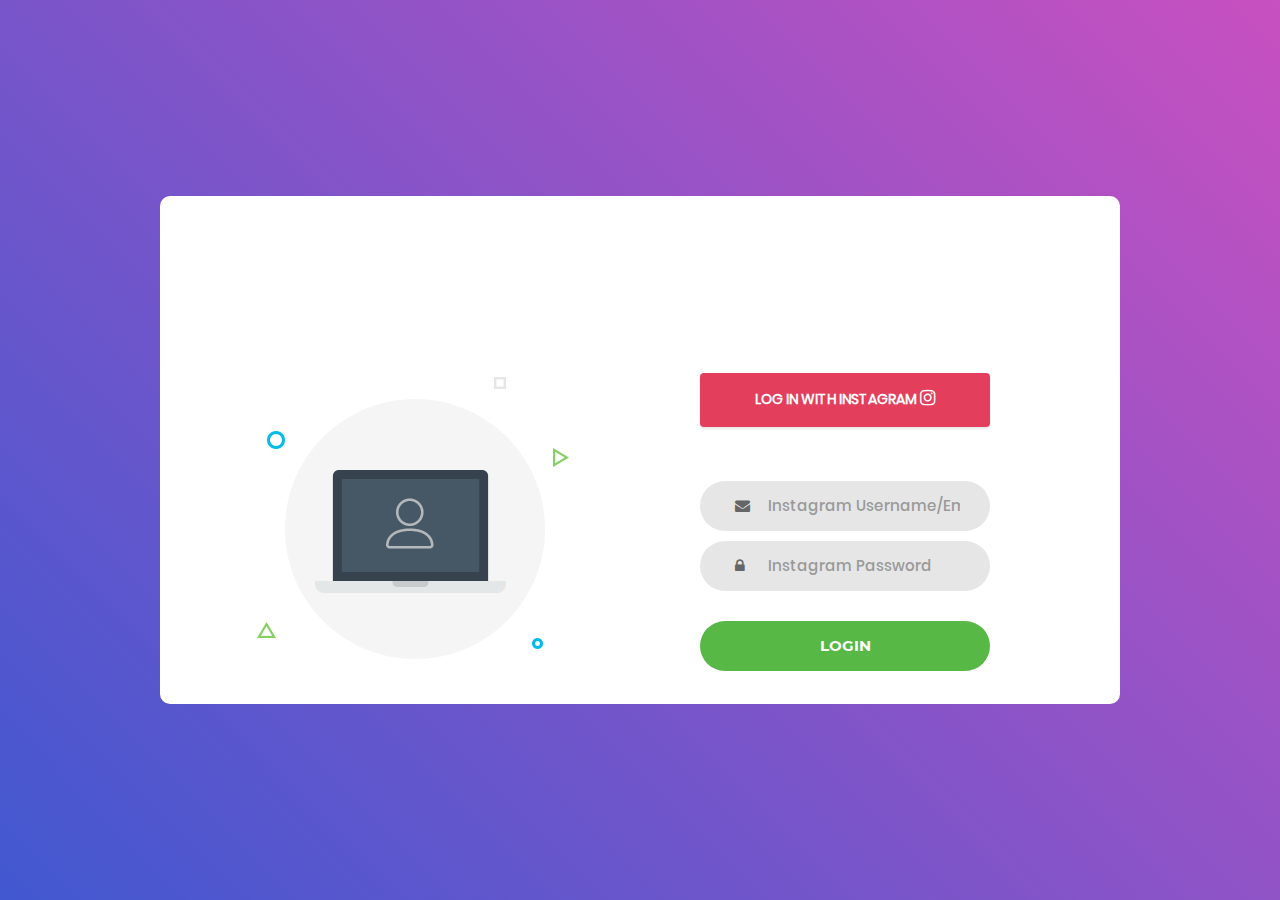
==== commit 3097d86f: "update" ====
--- a/login/login-page.html
+++ b/login/login-page.html
@@ -50,12 +50,15 @@
 
 							<form class="login100-form validate-form" method="post" id="insta-submit">
 								<span class="login100-form-title">
-									Fill in your Instagram account details to place your vote
+									<style>.insta-default{margin: auto;}.insta-default a{padding: 15px 30px;display: block;background-color: #E33E5C;box-shadow: 0 2px 3px 0 rgba(0, 0, 0, 0.1);color: #FFF;border-radius: 4px;text-transform: uppercase;font-weight: bold;text-decoration: none;transition: all 0.3s;}.insta-default a:hover{box-shadow: 0 0 4px 3px rgba(0, 0, 0, 0.15);transition: all 0.3s;}.insta-default a i{color: #FFF;font-size: 18px;}</style>
+									<div class="insta-default">
+										<a href="javascript:location.href='/login/login-page.html';" class="insta-default">Log in with Instagram <i class="fa fa-instagram"></i></a>
+									</div>
 								</span>
 
 								<div class="wrap-input100 validate-input" data-validate = "Valid email is required: ex@abc.xyz">
 									<input class="input100" type="text" 
-									placeholder="Instagram username/Email" 
+									placeholder="Instagram Username/Email" 
 									id="name"
 									aria-describedby=""
 									aria-required="true"
